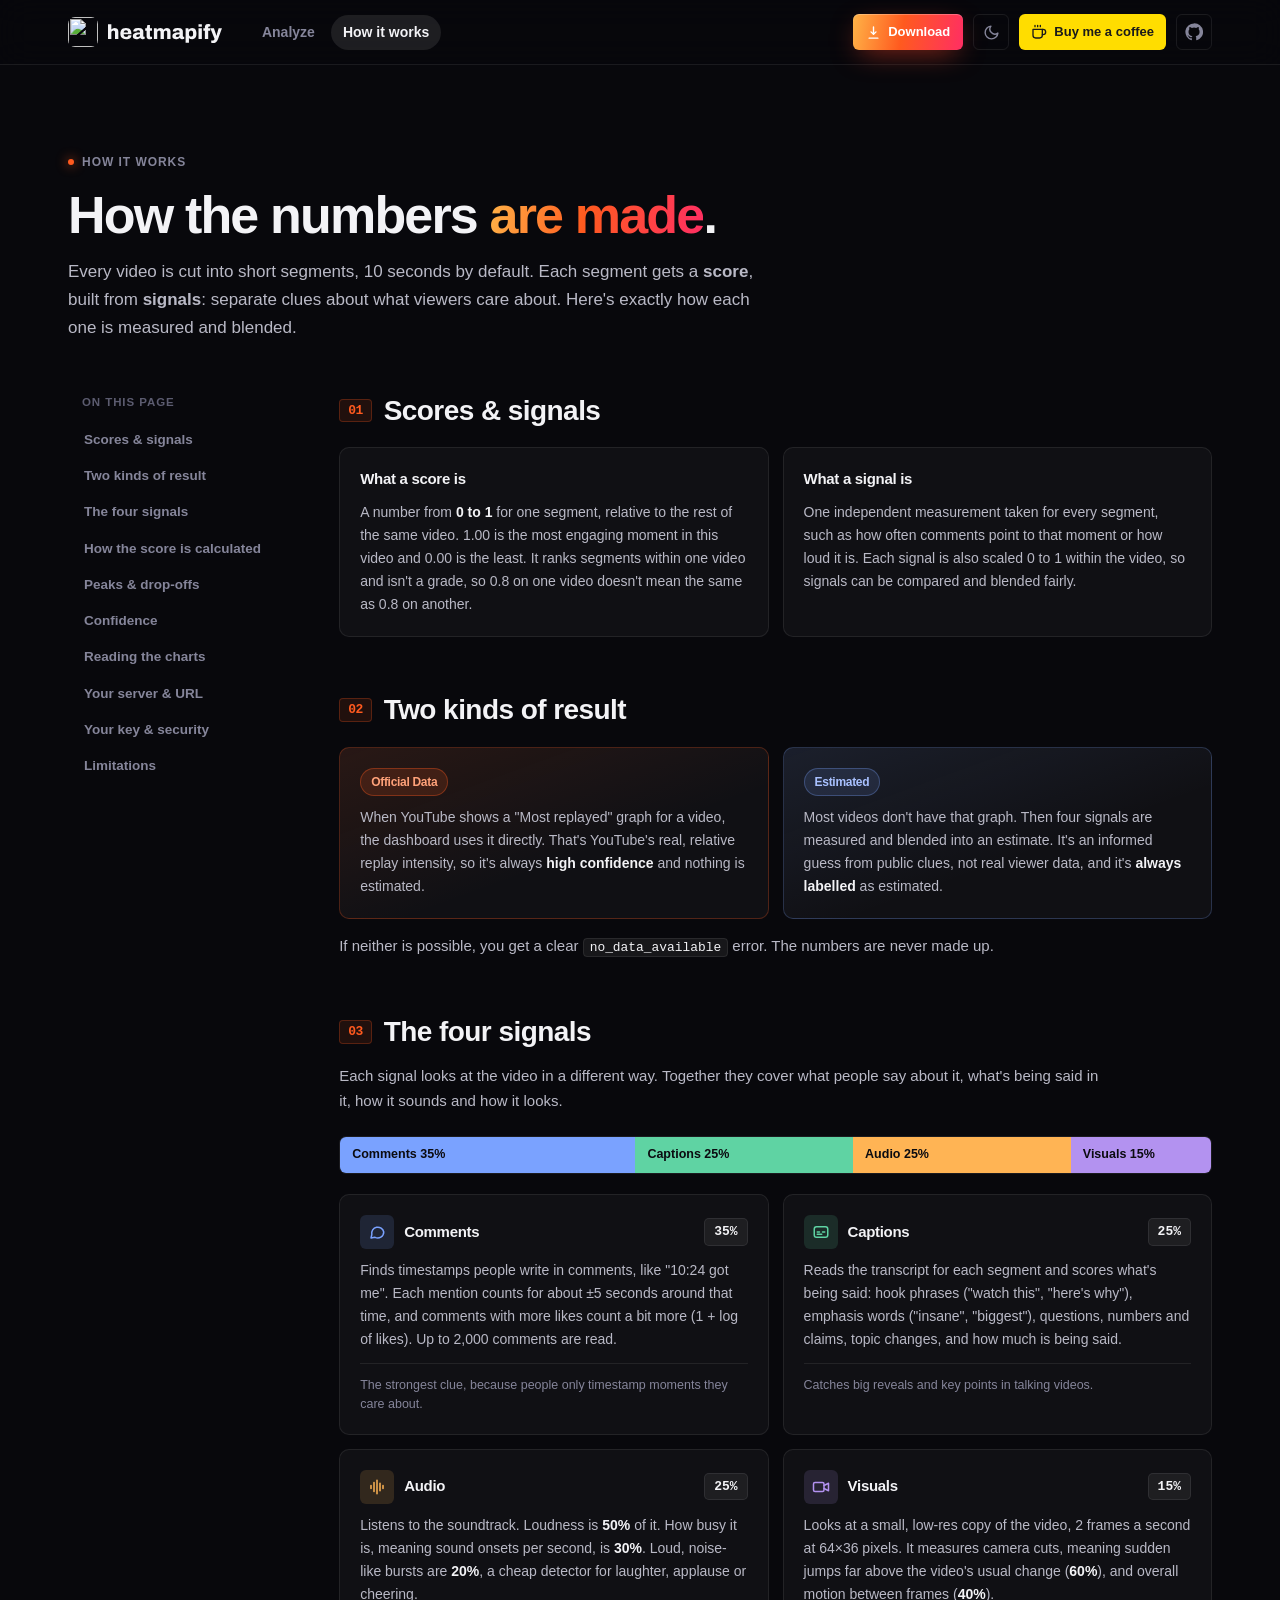
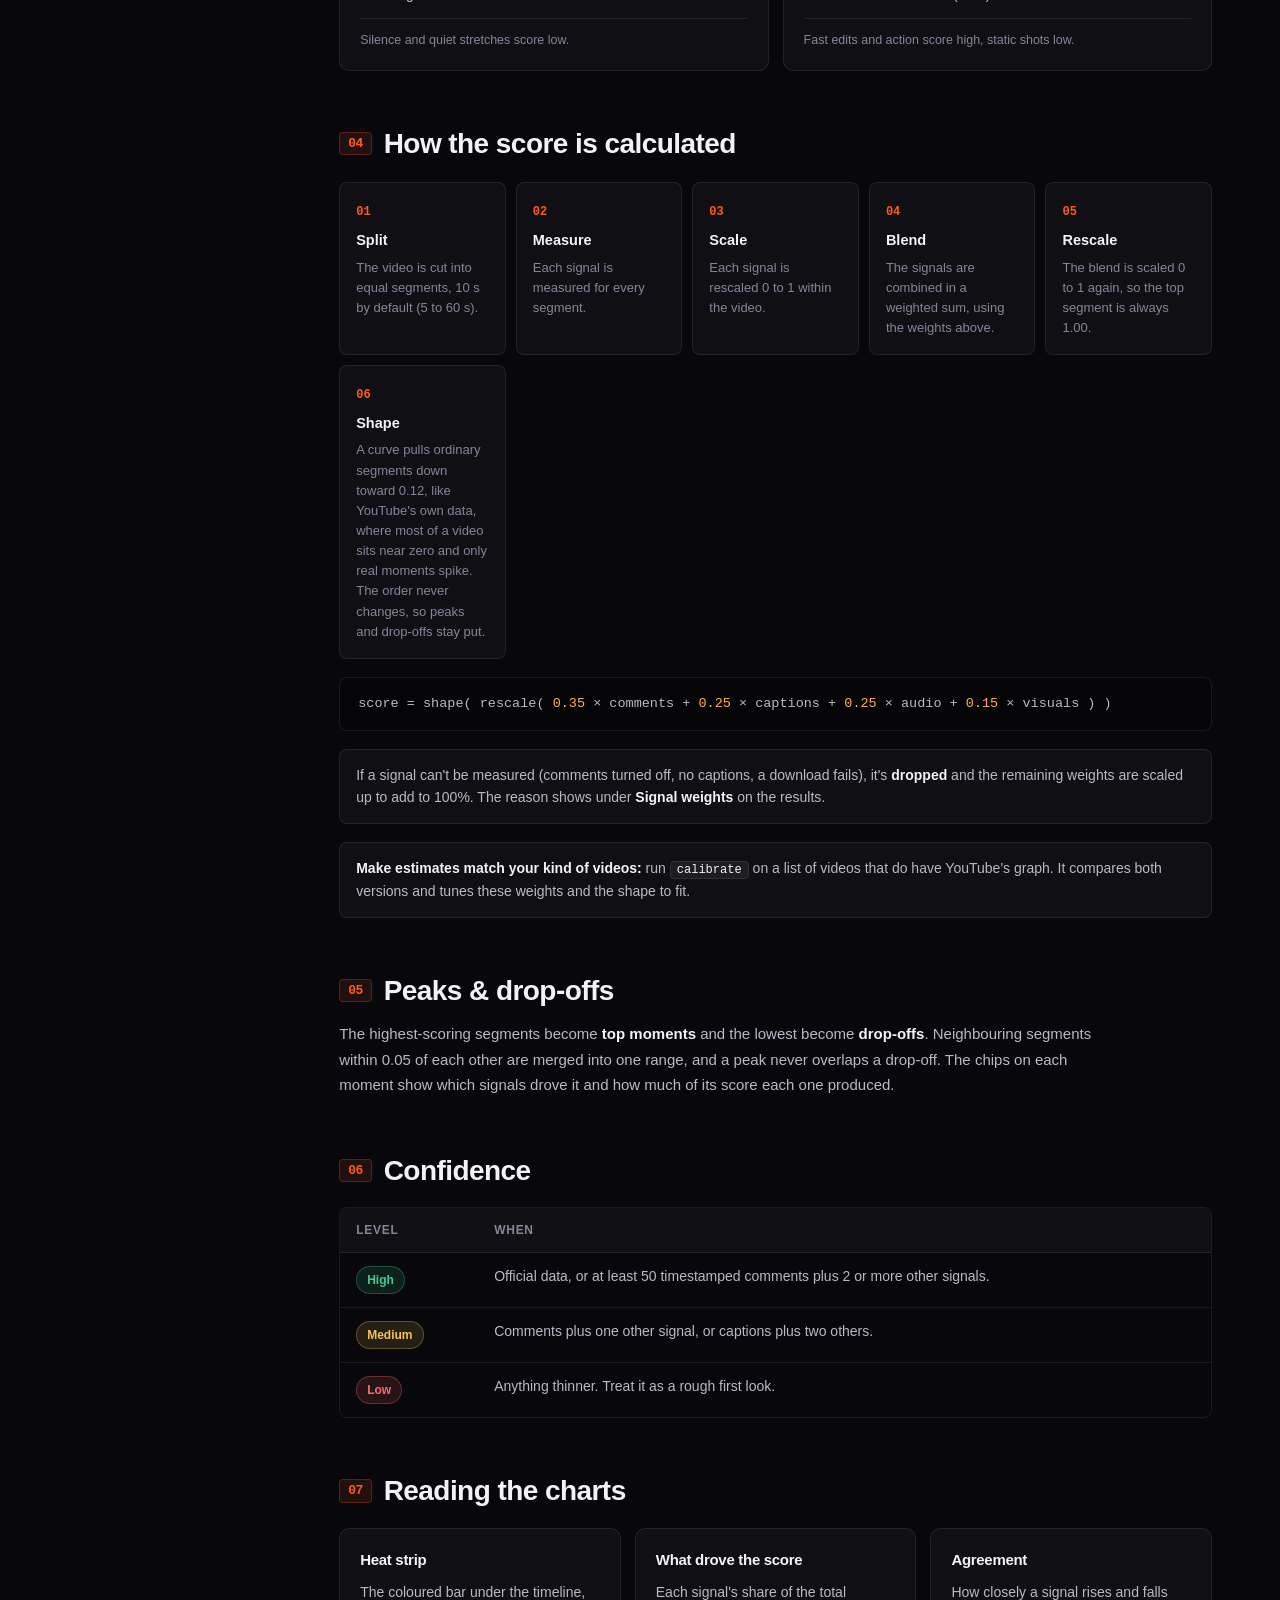
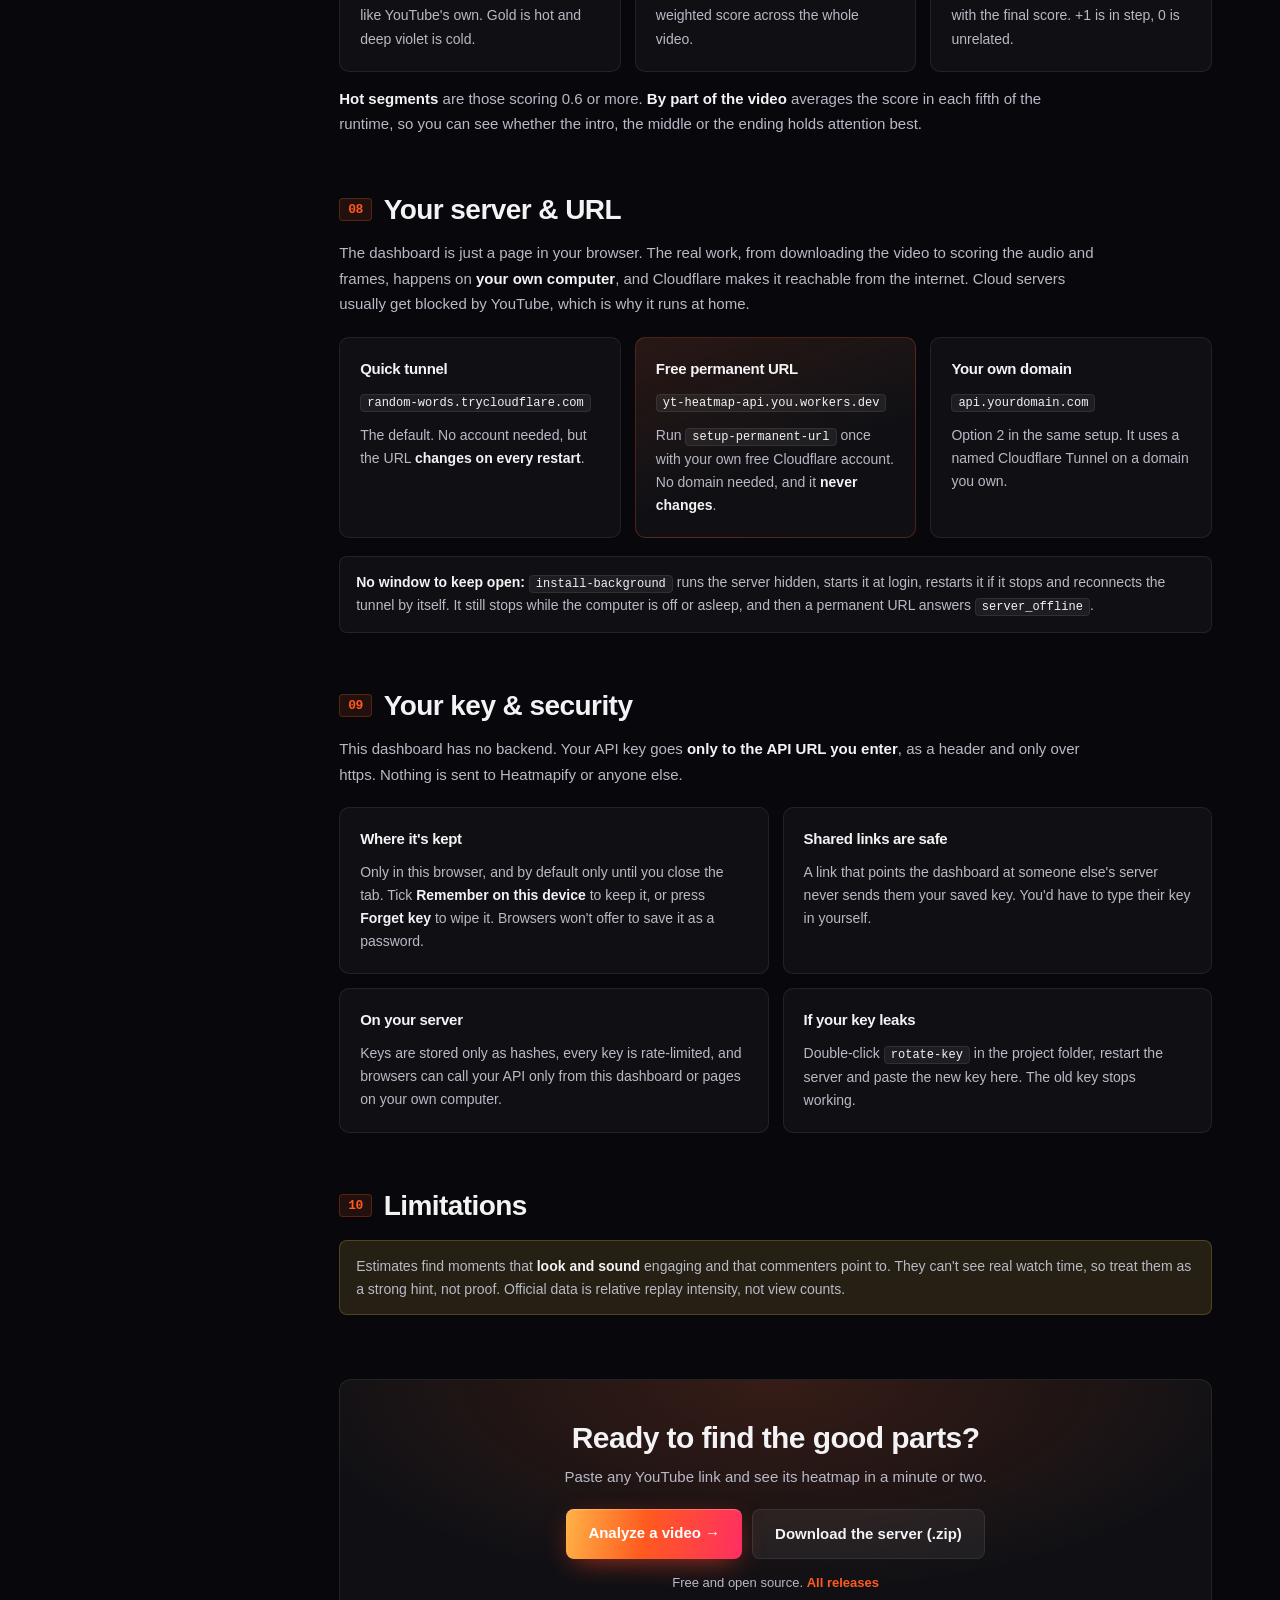
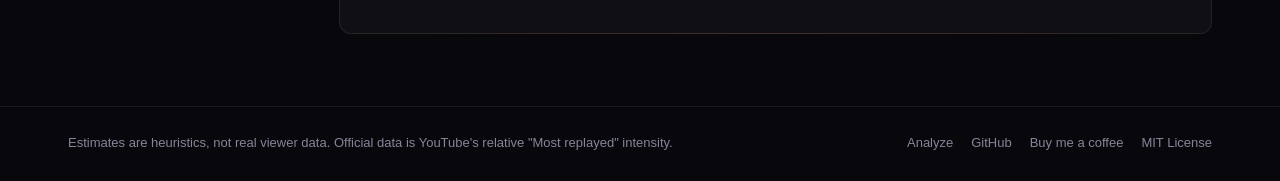
==== dashboard/about.html @ 76896d2d "Dashboard: Buy me a coffee button (header + footer)" ====
<!doctype html>
<html lang="en">
<head>
<meta charset="utf-8">
<meta http-equiv="Content-Security-Policy" content="default-src 'self'; script-src 'self'; style-src 'self' 'unsafe-inline' https://fonts.googleapis.com; font-src 'self' https://fonts.gstatic.com; img-src 'self' data: blob: https://i.ytimg.com; frame-src https://www.youtube-nocookie.com; connect-src 'self' https: http://localhost:* http://127.0.0.1:*; object-src 'none'; base-uri 'none'; form-action 'none'">
<meta name="referrer" content="strict-origin-when-cross-origin">
<meta name="viewport" content="width=device-width, initial-scale=1">
<title>How it works · Heatmapify</title>
<meta name="description" content="How Heatmapify scores YouTube videos: official Most replayed data, the four estimate signals, weights, confidence and how your API URL works.">
<meta name="theme-color" content="#08080c">
<link rel="icon" href="favicon.ico" sizes="any">
<link rel="icon" href="favicon.svg" type="image/svg+xml">
<link rel="icon" type="image/png" sizes="32x32" href="favicon-32x32.png">
<link rel="apple-touch-icon" sizes="180x180" href="apple-touch-icon.png">
<link rel="manifest" href="site.webmanifest">
<meta property="og:title" content="Heatmapify">
<meta property="og:description" content="Find the moments that keep people watching.">
<meta property="og:image" content="https://heatmapify.onrender.com/og-image.png">
<meta name="twitter:card" content="summary_large_image">
<meta name="twitter:image" content="https://heatmapify.onrender.com/og-image.png">
<link rel="preconnect" href="https://fonts.googleapis.com">
<link rel="preconnect" href="https://fonts.gstatic.com" crossorigin>
<link href="https://fonts.googleapis.com/css2?family=Inter:wght@400;500;600;700;800&family=JetBrains+Mono:wght@500;600&display=swap" rel="stylesheet">
<link rel="stylesheet" href="styles.css">
<script src="theme.js"></script>
</head>
<body>
<header class="topbar">
  <div class="topbar-in">
    <a class="brand" href="./">
      <img class="logo-img" src="favicon.svg" alt="" width="30" height="30">
      <svg class="wordmark nav-wordmark" xmlns="http://www.w3.org/2000/svg" viewBox="62 -734 5584 931" role="img" aria-label="heatmapify"><path fill="currentColor" d="M62 0V-724H226V-470H233Q250 -491 274.5 -506.5Q299 -522 329.0 -530.5Q359 -539 391 -539Q448 -539 487.5 -518.0Q527 -497 548.0 -455.0Q569 -413 569 -348V0H405V-325Q405 -347 399.5 -362.5Q394 -378 384.0 -389.0Q374 -400 359.0 -405.0Q344 -410 325 -410Q296 -410 274.0 -396.5Q252 -383 239.0 -360.5Q226 -338 226 -308V0ZM949 12Q859 12 796.0 -17.5Q733 -47 699.5 -108.0Q666 -169 666 -264Q666 -357 699.0 -418.0Q732 -479 794.0 -509.0Q856 -539 943 -539Q1029 -539 1088.5 -510.0Q1148 -481 1179.0 -421.0Q1210 -361 1210 -266V-231H832Q832 -189 844.0 -160.0Q856 -131 881.0 -116.0Q906 -101 948 -101Q973 -101 992.0 -107.0Q1011 -113 1024.0 -124.5Q1037 -136 1044.0 -152.0Q1051 -168 1051 -188H1210Q1210 -140 1192.5 -102.5Q1175 -65 1141.0 -39.5Q1107 -14 1058.5 -1.0Q1010 12 949 12ZM833 -322H1043Q1043 -348 1036.5 -367.5Q1030 -387 1017.5 -400.0Q1005 -413 987.5 -419.5Q970 -426 947 -426Q911 -426 887.0 -414.0Q863 -402 850.0 -379.0Q837 -356 833 -322ZM1457 12Q1424 12 1392.5 5.5Q1361 -1 1335.5 -17.5Q1310 -34 1295.0 -63.0Q1280 -92 1280 -136Q1280 -193 1304.0 -229.0Q1328 -265 1373.5 -285.5Q1419 -306 1483.5 -314.0Q1548 -322 1628 -322V-355Q1628 -378 1619.0 -393.5Q1610 -409 1592.5 -417.5Q1575 -426 1546 -426Q1520 -426 1500.5 -420.0Q1481 -414 1471.0 -402.5Q1461 -391 1461 -375V-366H1301Q1300 -371 1300.0 -374.5Q1300 -378 1300 -384Q1300 -431 1329.5 -466.0Q1359 -501 1414.0 -520.0Q1469 -539 1547 -539Q1620 -539 1674.5 -521.0Q1729 -503 1760.5 -466.0Q1792 -429 1792 -369V-144Q1792 -127 1801.5 -117.0Q1811 -107 1825 -107H1859V-6Q1848 -1 1824.5 5.5Q1801 12 1768 12Q1734 12 1708.5 3.5Q1683 -5 1666.5 -20.5Q1650 -36 1644 -57H1637Q1618 -37 1592.5 -21.0Q1567 -5 1533.5 3.5Q1500 12 1457 12ZM1518 -101Q1542 -101 1562.0 -108.0Q1582 -115 1596.5 -127.5Q1611 -140 1619.5 -158.0Q1628 -176 1628 -197V-232Q1571 -232 1530.0 -224.0Q1489 -216 1467.0 -199.0Q1445 -182 1445 -156Q1445 -137 1454.5 -124.5Q1464 -112 1480.0 -106.5Q1496 -101 1518 -101ZM2111 12Q2060 12 2024.5 -3.5Q1989 -19 1971.5 -50.0Q1954 -81 1954 -125V-408H1885V-527H1959L1993 -681H2117V-527H2220V-408H2117V-165Q2117 -137 2128.0 -122.0Q2139 -107 2168 -107H2220V-5Q2207 -1 2187.5 3.5Q2168 8 2148.0 10.0Q2128 12 2111 12ZM2311 0V-527H2446L2458 -452H2465Q2483 -479 2508.5 -499.0Q2534 -519 2565.0 -529.0Q2596 -539 2631 -539Q2685 -539 2723.0 -517.5Q2761 -496 2781 -452H2788Q2806 -479 2831.5 -499.0Q2857 -519 2888.5 -529.0Q2920 -539 2954 -539Q3009 -539 3047.0 -518.5Q3085 -498 3105.5 -456.5Q3126 -415 3126 -351V0H2962V-326Q2962 -348 2957.0 -363.5Q2952 -379 2943.0 -389.5Q2934 -400 2920.0 -405.0Q2906 -410 2890 -410Q2864 -410 2843.5 -396.5Q2823 -383 2812.0 -360.5Q2801 -338 2801 -308V0H2637V-326Q2637 -348 2632.0 -363.5Q2627 -379 2618.0 -389.5Q2609 -400 2595.0 -405.0Q2581 -410 2565 -410Q2539 -410 2518.5 -396.5Q2498 -383 2486.5 -360.5Q2475 -338 2475 -308V0ZM3395 12Q3362 12 3330.5 5.5Q3299 -1 3273.5 -17.5Q3248 -34 3233.0 -63.0Q3218 -92 3218 -136Q3218 -193 3242.0 -229.0Q3266 -265 3311.5 -285.5Q3357 -306 3421.5 -314.0Q3486 -322 3566 -322V-355Q3566 -378 3557.0 -393.5Q3548 -409 3530.5 -417.5Q3513 -426 3484 -426Q3458 -426 3438.5 -420.0Q3419 -414 3409.0 -402.5Q3399 -391 3399 -375V-366H3239Q3238 -371 3238.0 -374.5Q3238 -378 3238 -384Q3238 -431 3267.5 -466.0Q3297 -501 3352.0 -520.0Q3407 -539 3485 -539Q3558 -539 3612.5 -521.0Q3667 -503 3698.5 -466.0Q3730 -429 3730 -369V-144Q3730 -127 3739.5 -117.0Q3749 -107 3763 -107H3797V-6Q3786 -1 3762.5 5.5Q3739 12 3706 12Q3672 12 3646.5 3.5Q3621 -5 3604.5 -20.5Q3588 -36 3582 -57H3575Q3556 -37 3530.5 -21.0Q3505 -5 3471.5 3.5Q3438 12 3395 12ZM3456 -101Q3480 -101 3500.0 -108.0Q3520 -115 3534.5 -127.5Q3549 -140 3557.5 -158.0Q3566 -176 3566 -197V-232Q3509 -232 3468.0 -224.0Q3427 -216 3405.0 -199.0Q3383 -182 3383 -156Q3383 -137 3392.5 -124.5Q3402 -112 3418.0 -106.5Q3434 -101 3456 -101ZM3865 186V-527H3999L4013 -454H4020Q4047 -499 4088.5 -519.0Q4130 -539 4181 -539Q4248 -539 4296.5 -509.0Q4345 -479 4371.0 -418.0Q4397 -357 4397 -263Q4397 -170 4371.0 -109.0Q4345 -48 4297.0 -18.0Q4249 12 4184 12Q4152 12 4124.0 5.0Q4096 -2 4073.5 -17.0Q4051 -32 4035 -54H4029V186ZM4130 -116Q4167 -116 4189.5 -131.0Q4212 -146 4222.0 -175.0Q4232 -204 4232 -246V-281Q4232 -323 4222.0 -352.5Q4212 -382 4189.5 -396.5Q4167 -411 4130 -411Q4094 -411 4071.5 -394.5Q4049 -378 4038.5 -347.5Q4028 -317 4028 -276V-252Q4028 -222 4033.5 -197.0Q4039 -172 4051.5 -154.0Q4064 -136 4083.5 -126.0Q4103 -116 4130 -116ZM4497 -598V-724H4661V-598ZM4497 0V-527H4661V0ZM4809 0V-408H4734V-527H4809V-570Q4809 -625 4827.5 -661.5Q4846 -698 4883.0 -716.0Q4920 -734 4974 -734Q4989 -734 5007.0 -732.0Q5025 -730 5042.5 -726.0Q5060 -722 5071 -718V-615H5023Q4995 -615 4983.5 -603.0Q4972 -591 4972 -566V-527H5071V-408H4972V0ZM5221 197Q5185 197 5158.0 191.5Q5131 186 5120 182V78H5189Q5217 78 5237.0 65.5Q5257 53 5268.5 35.5Q5280 18 5285 0L5077 -527H5252L5330 -296Q5336 -280 5343.5 -254.5Q5351 -229 5358.5 -202.5Q5366 -176 5371 -155H5377Q5381 -169 5386.0 -187.5Q5391 -206 5396.0 -225.5Q5401 -245 5406.5 -263.0Q5412 -281 5416 -295L5483 -527H5646L5464 -21Q5447 25 5426.5 65.0Q5406 105 5378.0 134.5Q5350 164 5311.5 180.5Q5273 197 5221 197Z"/></svg>
    </a>
    <nav class="navlinks">
      <a href="./">Analyze</a>
      <a href="about.html" class="active">How it works</a>
    </nav>
    <div class="nav-right">
      <a class="btn-primary btn-sm dl-btn" href="https://github.com/velvetthunder15/heatmapify/releases/latest/download/Heatmapify.zip">
        <svg viewBox="0 0 24 24" fill="none" stroke="currentColor" stroke-width="2.2" stroke-linecap="round" stroke-linejoin="round"><path d="M12 3v12m0 0-4-4m4 4 4-4M5 21h14"/></svg><span>Download</span>
      </a>
      <button type="button" class="theme-btn" data-theme-toggle>
        <svg class="moon" viewBox="0 0 24 24" fill="none" stroke="currentColor" stroke-width="2" stroke-linecap="round" stroke-linejoin="round"><path d="M21 12.8A9 9 0 1 1 11.2 3a7 7 0 0 0 9.8 9.8Z"/></svg>
        <svg class="sun" viewBox="0 0 24 24" fill="none" stroke="currentColor" stroke-width="2" stroke-linecap="round" stroke-linejoin="round"><circle cx="12" cy="12" r="4"/><path d="M12 2v2M12 20v2M4.9 4.9l1.4 1.4M17.7 17.7l1.4 1.4M2 12h2M20 12h2M4.9 19.1l1.4-1.4M17.7 6.3l1.4-1.4"/></svg>
      </button>
      <a class="bmc-btn" href="https://buymeacoffee.com/chiragrasal" target="_blank" rel="noopener" title="Buy me a coffee" aria-label="Buy me a coffee">
        <svg viewBox="0 0 24 24" fill="none" stroke="currentColor" stroke-width="2" stroke-linecap="round" stroke-linejoin="round"><path d="M17 8h1a4 4 0 0 1 0 8h-1"/><path d="M3 8h14v9a4 4 0 0 1-4 4H7a4 4 0 0 1-4-4Z"/><path d="M6 2v2M10 2v2M14 2v2"/></svg><span>Buy me a coffee</span>
      </a>
      <a class="icon-link" href="https://github.com/velvetthunder15/heatmapify" target="_blank" rel="noopener" title="GitHub" aria-label="GitHub">
        <svg viewBox="0 0 24 24" fill="currentColor"><path d="M12 .5a11.5 11.5 0 0 0-3.64 22.41c.58.1.79-.25.79-.56v-2c-3.2.7-3.88-1.37-3.88-1.37-.52-1.33-1.28-1.69-1.28-1.69-1.05-.71.08-.7.08-.7 1.16.08 1.77 1.19 1.77 1.19 1.03 1.77 2.7 1.26 3.36.96.1-.75.4-1.26.73-1.55-2.55-.29-5.24-1.28-5.24-5.69 0-1.26.45-2.29 1.19-3.1-.12-.29-.52-1.46.11-3.05 0 0 .97-.31 3.17 1.18a11 11 0 0 1 5.77 0c2.2-1.49 3.17-1.18 3.17-1.18.63 1.59.23 2.76.11 3.05.74.81 1.19 1.84 1.19 3.1 0 4.42-2.7 5.39-5.26 5.68.41.36.78 1.06.78 2.14v3.17c0 .31.21.67.8.56A11.5 11.5 0 0 0 12 .5Z"/></svg>
      </a>
    </div>
  </div>
</header>

<main class="wrap">
  <section class="doc-hero">
    <span class="eyebrow"><span class="spark"></span>How it works</span>
    <h1>How the numbers <span class="grad-text">are made</span>.</h1>
    <p class="lede">Every video is cut into short segments, 10 seconds by default. Each segment gets a <b>score</b>, built from <b>signals</b>: separate clues about what viewers care about. Here's exactly how each one is measured and blended.</p>
  </section>

  <div class="doc">
    <aside class="toc" id="toc">
      <div class="lbl">On this page</div>
      <a href="#basics">Scores &amp; signals</a>
      <a href="#results">Two kinds of result</a>
      <a href="#signals">The four signals</a>
      <a href="#calc">How the score is calculated</a>
      <a href="#peaks">Peaks &amp; drop-offs</a>
      <a href="#confidence">Confidence</a>
      <a href="#charts">Reading the charts</a>
      <a href="#server">Your server &amp; URL</a>
      <a href="#security">Your key &amp; security</a>
      <a href="#limits">Limitations</a>
    </aside>

    <div class="doc-body">
      <section class="doc-sec" id="basics">
        <h2><span class="n">01</span>Scores &amp; signals</h2>
        <div class="tiles two">
          <div class="tile">
            <h4>What a score is</h4>
            <p>A number from <b>0 to 1</b> for one segment, relative to the rest of the same video. 1.00 is the most engaging moment in this video and 0.00 is the least. It ranks segments within one video and isn't a grade, so 0.8 on one video doesn't mean the same as 0.8 on another.</p>
          </div>
          <div class="tile">
            <h4>What a signal is</h4>
            <p>One independent measurement taken for every segment, such as how often comments point to that moment or how loud it is. Each signal is also scaled 0 to 1 within the video, so signals can be compared and blended fairly.</p>
          </div>
        </div>
      </section>

      <section class="doc-sec" id="results">
        <h2><span class="n">02</span>Two kinds of result</h2>
        <div class="tiles two">
          <div class="tile hl-official">
            <h4><span class="badge official">Official data</span></h4>
            <p>When YouTube shows a "Most replayed" graph for a video, the dashboard uses it directly. That's YouTube's real, relative replay intensity, so it's always <b>high confidence</b> and nothing is estimated.</p>
          </div>
          <div class="tile hl-estimated">
            <h4><span class="badge estimated">Estimated</span></h4>
            <p>Most videos don't have that graph. Then four signals are measured and blended into an estimate. It's an informed guess from public clues, not real viewer data, and it's <b>always labelled</b> as estimated.</p>
          </div>
        </div>
        <p>If neither is possible, you get a clear <code>no_data_available</code> error. The numbers are never made up.</p>
      </section>

      <section class="doc-sec" id="signals">
        <h2><span class="n">03</span>The four signals</h2>
        <p>Each signal looks at the video in a different way. Together they cover what people say about it, what's being said in it, how it sounds and how it looks.</p>
        <div class="weightbar" aria-label="Default weights">
          <span style="flex:35;background:#7aa2ff">Comments 35%</span>
          <span style="flex:25;background:#5fd3a3">Captions 25%</span>
          <span style="flex:25;background:#ffb454">Audio 25%</span>
          <span style="flex:15;background:#b392f0">Visuals 15%</span>
        </div>
        <div class="tiles four">
          <div class="tile">
            <div class="sig-head"><span class="ic" style="background:rgba(122,162,255,.14);color:#7aa2ff"><svg viewBox="0 0 24 24" fill="none" stroke="currentColor" stroke-width="2" stroke-linecap="round" stroke-linejoin="round"><path d="M21 12a8 8 0 0 1-11.6 7.1L4 20l1.1-4.6A8 8 0 1 1 21 12Z"/></svg></span><h4>Comments</h4><span class="w">35%</span></div>
            <p>Finds timestamps people write in comments, like "10:24 got me". Each mention counts for about ±5 seconds around that time, and comments with more likes count a bit more (1 + log of likes). Up to 2,000 comments are read.</p>
            <small>The strongest clue, because people only timestamp moments they care about.</small>
          </div>
          <div class="tile">
            <div class="sig-head"><span class="ic" style="background:rgba(95,211,163,.14);color:#5fd3a3"><svg viewBox="0 0 24 24" fill="none" stroke="currentColor" stroke-width="2" stroke-linecap="round" stroke-linejoin="round"><rect x="3" y="5" width="18" height="14" rx="3"/><path d="M7 12h3M7 15h6M14 12h3"/></svg></span><h4>Captions</h4><span class="w">25%</span></div>
            <p>Reads the transcript for each segment and scores what's being said: hook phrases ("watch this", "here's why"), emphasis words ("insane", "biggest"), questions, numbers and claims, topic changes, and how much is being said.</p>
            <small>Catches big reveals and key points in talking videos.</small>
          </div>
          <div class="tile">
            <div class="sig-head"><span class="ic" style="background:rgba(255,180,84,.14);color:#ffb454"><svg viewBox="0 0 24 24" fill="none" stroke="currentColor" stroke-width="2" stroke-linecap="round" stroke-linejoin="round"><path d="M4 10v4M8 6v12M12 3v18M16 7v10M20 10v4"/></svg></span><h4>Audio</h4><span class="w">25%</span></div>
            <p>Listens to the soundtrack. Loudness is <b>50%</b> of it. How busy it is, meaning sound onsets per second, is <b>30%</b>. Loud, noise-like bursts are <b>20%</b>, a cheap detector for laughter, applause or cheering.</p>
            <small>Silence and quiet stretches score low.</small>
          </div>
          <div class="tile">
            <div class="sig-head"><span class="ic" style="background:rgba(179,146,240,.14);color:#b392f0"><svg viewBox="0 0 24 24" fill="none" stroke="currentColor" stroke-width="2" stroke-linecap="round" stroke-linejoin="round"><rect x="2" y="6" width="14" height="12" rx="2"/><path d="m16 10 6-3v10l-6-3"/></svg></span><h4>Visuals</h4><span class="w">15%</span></div>
            <p>Looks at a small, low-res copy of the video, 2 frames a second at 64×36 pixels. It measures camera cuts, meaning sudden jumps far above the video's usual change (<b>60%</b>), and overall motion between frames (<b>40%</b>).</p>
            <small>Fast edits and action score high, static shots low.</small>
          </div>
        </div>
      </section>

      <section class="doc-sec" id="calc">
        <h2><span class="n">04</span>How the score is calculated</h2>
        <ol class="pipeline">
          <li><b>Split</b><span>The video is cut into equal segments, 10 s by default (5 to 60 s).</span></li>
          <li><b>Measure</b><span>Each signal is measured for every segment.</span></li>
          <li><b>Scale</b><span>Each signal is rescaled 0 to 1 within the video.</span></li>
          <li><b>Blend</b><span>The signals are combined in a weighted sum, using the weights above.</span></li>
          <li><b>Rescale</b><span>The blend is scaled 0 to 1 again, so the top segment is always 1.00.</span></li>
          <li><b>Shape</b><span>A curve pulls ordinary segments down toward 0.12, like YouTube's own data, where most of a video sits near zero and only real moments spike. The order never changes, so peaks and drop-offs stay put.</span></li>
        </ol>
        <div class="formula">score = shape( rescale( <span class="k">0.35</span> × comments + <span class="k">0.25</span> × captions + <span class="k">0.25</span> × audio + <span class="k">0.15</span> × visuals ) )</div>
        <div class="note">If a signal can't be measured (comments turned off, no captions, a download fails), it's <b>dropped</b> and the remaining weights are scaled up to add to 100%. The reason shows under <b>Signal weights</b> on the results.</div>
        <div class="note"><b>Make estimates match your kind of videos:</b> run <code>calibrate</code> on a list of videos that do have YouTube's graph. It compares both versions and tunes these weights and the shape to fit.</div>
      </section>

      <section class="doc-sec" id="peaks">
        <h2><span class="n">05</span>Peaks &amp; drop-offs</h2>
        <p>The highest-scoring segments become <b>top moments</b> and the lowest become <b>drop-offs</b>. Neighbouring segments within 0.05 of each other are merged into one range, and a peak never overlaps a drop-off. The chips on each moment show which signals drove it and how much of its score each one produced.</p>
      </section>

      <section class="doc-sec" id="confidence">
        <h2><span class="n">06</span>Confidence</h2>
        <table class="conf-table">
          <thead><tr><th>Level</th><th>When</th></tr></thead>
          <tbody>
            <tr><td><span class="badge high">High</span></td><td>Official data, or at least 50 timestamped comments plus 2 or more other signals.</td></tr>
            <tr><td><span class="badge medium">Medium</span></td><td>Comments plus one other signal, or captions plus two others.</td></tr>
            <tr><td><span class="badge low">Low</span></td><td>Anything thinner. Treat it as a rough first look.</td></tr>
          </tbody>
        </table>
      </section>

      <section class="doc-sec" id="charts">
        <h2><span class="n">07</span>Reading the charts</h2>
        <div class="tiles three">
          <div class="tile"><h4>Heat strip</h4><p>The coloured bar under the timeline, like YouTube's own. Gold is hot and deep violet is cold.</p></div>
          <div class="tile"><h4>What drove the score</h4><p>Each signal's share of the total weighted score across the whole video.</p></div>
          <div class="tile"><h4>Agreement</h4><p>How closely a signal rises and falls with the final score. +1 is in step, 0 is unrelated.</p></div>
        </div>
        <p><b>Hot segments</b> are those scoring 0.6 or more. <b>By part of the video</b> averages the score in each fifth of the runtime, so you can see whether the intro, the middle or the ending holds attention best.</p>
      </section>

      <section class="doc-sec" id="server">
        <h2><span class="n">08</span>Your server &amp; URL</h2>
        <p>The dashboard is just a page in your browser. The real work, from downloading the video to scoring the audio and frames, happens on <b>your own computer</b>, and Cloudflare makes it reachable from the internet. Cloud servers usually get blocked by YouTube, which is why it runs at home.</p>
        <div class="url-compare">
          <div class="tile">
            <h4>Quick tunnel</h4>
            <p><code>random-words.trycloudflare.com</code></p>
            <p>The default. No account needed, but the URL <b>changes on every restart</b>.</p>
          </div>
          <div class="tile hl-official">
            <h4>Free permanent URL</h4>
            <p><code>yt-heatmap-api.you.workers.dev</code></p>
            <p>Run <code>setup-permanent-url</code> once with your own free Cloudflare account. No domain needed, and it <b>never changes</b>.</p>
          </div>
          <div class="tile">
            <h4>Your own domain</h4>
            <p><code>api.yourdomain.com</code></p>
            <p>Option 2 in the same setup. It uses a named Cloudflare Tunnel on a domain you own.</p>
          </div>
        </div>
        <div class="note"><b>No window to keep open:</b> <code>install-background</code> runs the server hidden, starts it at login, restarts it if it stops and reconnects the tunnel by itself. It still stops while the computer is off or asleep, and then a permanent URL answers <code>server_offline</code>.</div>
      </section>

      <section class="doc-sec" id="security">
        <h2><span class="n">09</span>Your key &amp; security</h2>
        <p>This dashboard has no backend. Your API key goes <b>only to the API URL you enter</b>, as a header and only over https. Nothing is sent to Heatmapify or anyone else.</p>
        <div class="tiles two">
          <div class="tile">
            <h4>Where it's kept</h4>
            <p>Only in this browser, and by default only until you close the tab. Tick <b>Remember on this device</b> to keep it, or press <b>Forget key</b> to wipe it. Browsers won't offer to save it as a password.</p>
          </div>
          <div class="tile">
            <h4>Shared links are safe</h4>
            <p>A link that points the dashboard at someone else's server never sends them your saved key. You'd have to type their key in yourself.</p>
          </div>
          <div class="tile">
            <h4>On your server</h4>
            <p>Keys are stored only as hashes, every key is rate-limited, and browsers can call your API only from this dashboard or pages on your own computer.</p>
          </div>
          <div class="tile">
            <h4>If your key leaks</h4>
            <p>Double-click <code>rotate-key</code> in the project folder, restart the server and paste the new key here. The old key stops working.</p>
          </div>
        </div>
      </section>

      <section class="doc-sec" id="limits">
        <h2><span class="n">10</span>Limitations</h2>
        <div class="note warnish">Estimates find moments that <b>look and sound</b> engaging and that commenters point to. They can't see real watch time, so treat them as a strong hint, not proof. Official data is relative replay intensity, not view counts.</div>
      </section>

      <section class="cta">
        <h2>Ready to find the good parts?</h2>
        <p>Paste any YouTube link and see its heatmap in a minute or two.</p>
        <div class="cta-row">
          <a class="btn-primary" href="./">Analyze a video →</a>
          <a class="btn-ghost cta-ghost" href="https://github.com/velvetthunder15/heatmapify/releases/latest/download/Heatmapify.zip">Download the server (.zip)</a>
        </div>
        <p class="small-text" style="margin:14px auto 0">Free and open source. <a href="https://github.com/velvetthunder15/heatmapify/releases">All releases</a></p>
      </section>
    </div>
  </div>
</main>

<footer class="foot">
  <div class="foot-in">
    <span>Estimates are heuristics, not real viewer data. Official data is YouTube's relative "Most replayed" intensity.</span>
    <nav>
      <a href="./">Analyze</a>
      <a href="https://github.com/velvetthunder15/heatmapify" target="_blank" rel="noopener">GitHub</a>
      <a href="https://buymeacoffee.com/chiragrasal" target="_blank" rel="noopener">Buy me a coffee</a>
      <a href="https://github.com/velvetthunder15/heatmapify/blob/main/LICENSE" target="_blank" rel="noopener">MIT License</a>
    </nav>
  </div>
</footer>
<script src="about.js"></script>
</body>
</html>
---- dashboard/styles.css ----
/* Heatmapify dashboard: shared styles for index.html (app) and about.html (docs). */
:root {
  --bg: #08080c;
  --bg-2: #0e0e14;
  --surface: rgba(255, 255, 255, .035);
  --surface-2: rgba(255, 255, 255, .06);
  --surface-3: rgba(255, 255, 255, .09);
  --line: rgba(255, 255, 255, .08);
  --line-2: rgba(255, 255, 255, .14);
  --text: #f3f3f6;
  --text-2: #b9b9c6;
  --muted: #85859a;
  --faint: #5c5c70;
  --ember: #ff5a1f;
  --ember-2: #ff2e63;
  --gold: #ffb347;
  --grad: linear-gradient(100deg, #ffb347 0%, #ff5a1f 45%, #ff2e63 100%);
  --good: #3ecf8e;
  --good-bg: rgba(62, 207, 142, .12);
  --bad: #ff6b6b;
  --bad-bg: rgba(255, 107, 107, .12);
  --warn: #f5c451;
  --warn-bg: rgba(245, 196, 81, .12);
  --sig-comments: #7aa2ff;
  --sig-transcript: #5fd3a3;
  --sig-audio: #ffb454;
  --sig-visual: #b392f0;
  --radius: 12px;
  --radius-sm: 8px;
  --sans: "Inter", -apple-system, BlinkMacSystemFont, "Segoe UI", Roboto, Helvetica, Arial, sans-serif;
  --mono: "JetBrains Mono", ui-monospace, "SF Mono", Menlo, Consolas, monospace;
  --shadow: 0 1px 0 rgba(255, 255, 255, .04) inset, 0 20px 60px -30px rgba(0, 0, 0, .8);
  --topbar: rgba(8, 8, 12, .72);
  --input: rgba(0, 0, 0, .35);
  --input-focus: rgba(0, 0, 0, .5);
  --well: rgba(0, 0, 0, .32);
  --option: #15151d;
  --knob: #d8d8e0;
  --bar-bg: rgba(14, 14, 20, .88);
  --on-good: #07150f;
  --thumb-bg: linear-gradient(135deg, #1a1a24, #0f0f15);
  --official-ink: #ffa27a;
  --estimated-ink: #a9c1ff;
  --tip-bg: rgba(20, 20, 28, .96);
  --logo-bg: linear-gradient(160deg, #1c1c26, #101016);
  --glow-a: rgba(255, 90, 31, .16);
  --glow-b: rgba(255, 46, 99, .10);
  color-scheme: dark;
}
:root[data-theme="light"] {
  --bg: #f7f6f3;
  --bg-2: #efeee9;
  --surface: #ffffff;
  --surface-2: rgba(22, 22, 32, .045);
  --surface-3: rgba(22, 22, 32, .085);
  --line: rgba(22, 22, 32, .09);
  --line-2: rgba(22, 22, 32, .16);
  --text: #14141b;
  --text-2: #3f3f4b;
  --muted: #696978;
  --faint: #9b9baa;
  --good: #128a57;
  --good-bg: rgba(18, 138, 87, .1);
  --bad: #d23f3f;
  --bad-bg: rgba(210, 63, 63, .09);
  --warn: #a87a06;
  --warn-bg: rgba(214, 160, 20, .12);
  --shadow: 0 1px 2px rgba(20, 20, 30, .04), 0 12px 32px -18px rgba(20, 20, 30, .18);
  --topbar: rgba(247, 246, 243, .8);
  --input: #ffffff;
  --input-focus: #ffffff;
  --well: rgba(22, 22, 32, .035);
  --option: #ffffff;
  --knob: #ffffff;
  --bar-bg: rgba(255, 255, 255, .92);
  --on-good: #ffffff;
  --thumb-bg: linear-gradient(135deg, #ecebe6, #e2e1db);
  --official-ink: #c2410c;
  --estimated-ink: #3654c9;
  --tip-bg: rgba(255, 255, 255, .97);
  --logo-bg: linear-gradient(160deg, #1c1c26, #101016);
  --glow-a: rgba(255, 90, 31, .10);
  --glow-b: rgba(255, 46, 99, .06);
  color-scheme: light;
}
:root[data-theme="light"] .tooltip { box-shadow: 0 16px 40px -12px rgba(20, 20, 30, .25); }
:root[data-theme="light"] .toggle input::after { box-shadow: 0 1px 2px rgba(0,0,0,.25); }
:root[data-theme="light"] .url-bar { box-shadow: 0 24px 60px -30px rgba(255, 70, 40, .35), 0 1px 2px rgba(20,20,30,.05); }
:root[data-theme="light"] .badge.medium { color: var(--warn); }
.theme-btn { display: inline-grid; place-items: center; width: 36px; height: 36px; padding: 0; border-radius: 6px; color: var(--muted); background: none; border: 1px solid var(--line); }
.theme-btn:hover { color: var(--text); border-color: var(--line-2); }
.theme-btn svg { width: 17px; height: 17px; }
.theme-btn .sun { display: none; }
:root[data-theme="light"] .theme-btn .sun { display: block; }
:root[data-theme="light"] .theme-btn .moon { display: none; }
html { transition: background-color .2s; }

* { box-sizing: border-box; }
html { scroll-behavior: smooth; scroll-padding-top: 84px; }
html, body { margin: 0; background: var(--bg); color: var(--text); font-family: var(--sans); -webkit-font-smoothing: antialiased; -moz-osx-font-smoothing: grayscale; }
body { min-height: 100vh; display: flex; flex-direction: column; font-size: 15px; line-height: 1.5; font-feature-settings: "cv11", "ss01"; }
body::before { /* soft ember glow at the top */
  content: ""; position: fixed; inset: -20vh -10vw auto; height: 70vh; z-index: -1; pointer-events: none;
  background: radial-gradient(60% 60% at 50% 0%, var(--glow-a), transparent 70%), radial-gradient(40% 50% at 85% 10%, var(--glow-b), transparent 70%);
}
::selection { background: rgba(255, 90, 31, .35); }
a { color: inherit; }
.hidden { display: none !important; }
.muted { color: var(--muted); }
.small-text { font-size: 13px; line-height: 1.5; }
.mono { font-family: var(--mono); }
code { font-family: var(--mono); font-size: .86em; background: var(--surface-2); border: 1px solid var(--line); padding: 1px 6px; border-radius: 4px; color: var(--text); white-space: nowrap; }
.grad-text { background: var(--grad); -webkit-background-clip: text; background-clip: text; color: transparent; }
.sr { position: absolute; width: 1px; height: 1px; overflow: hidden; clip: rect(0 0 0 0); }

/* ------------------------------------------------------------------ nav -- */
.topbar { position: sticky; top: 0; z-index: 50; background: var(--topbar); backdrop-filter: saturate(1.5) blur(16px); -webkit-backdrop-filter: saturate(1.5) blur(16px); border-bottom: 1px solid var(--line); }
.topbar-in { max-width: 1200px; margin: 0 auto; height: 64px; padding: 0 clamp(16px, 3vw, 28px); display: flex; align-items: center; gap: 20px; }
.brand { display: flex; align-items: center; gap: 10px; text-decoration: none; font-weight: 650; letter-spacing: -.015em; font-size: 16px; white-space: nowrap; }
.brand .sub { color: var(--muted); font-weight: 500; }
.logo-img { width: 30px; height: 30px; border-radius: 7px; display: block; flex: none; }
.logo { width: 30px; height: 30px; border-radius: 5px; display: grid; place-items: end center; grid-auto-flow: column; gap: 2px; padding: 7px 6px; background: var(--logo-bg); border: 1px solid var(--line-2); }
.logo i { display: block; width: 3px; border-radius: 2px; background: var(--grad); }
.logo i:nth-child(1) { height: 6px; opacity: .55; } .logo i:nth-child(2) { height: 14px; } .logo i:nth-child(3) { height: 10px; opacity: .8; } .logo i:nth-child(4) { height: 5px; opacity: .4; }
.navlinks { display: flex; gap: 4px; margin-left: 8px; }
.navlinks a { white-space: nowrap; text-decoration: none; color: var(--muted); font-size: 14px; font-weight: 550; padding: 7px 12px; border-radius: 999px; transition: color .15s, background .15s; }
.navlinks a:hover { color: var(--text); background: var(--surface-2); }
.navlinks a.active { color: var(--text); background: var(--surface-3); }
.nav-right { margin-left: auto; display: flex; align-items: center; gap: 10px; }
.icon-link { display: inline-grid; place-items: center; width: 36px; height: 36px; border-radius: 6px; color: var(--muted); border: 1px solid var(--line); transition: color .15s, border-color .15s; }
.icon-link:hover { color: var(--text); border-color: var(--line-2); }
.icon-link svg { width: 18px; height: 18px; }

/* ---------------------------------------------------------------- shell -- */
.wrap { width: 100%; max-width: 1200px; margin: 0 auto; padding: 0 clamp(16px, 3vw, 28px) 48px; display: flex; flex-direction: column; gap: 20px; flex: 1; }
.card { position: relative; background: var(--surface); border: 1px solid var(--line); border-radius: var(--radius); padding: clamp(18px, 2.4vw, 26px); box-shadow: var(--shadow); min-width: 0; }
.card-head { display: flex; justify-content: space-between; align-items: flex-start; gap: 16px; margin-bottom: 16px; flex-wrap: wrap; }
.card-head > div:first-child { min-width: 0; }
h1, h2, h3, h4 { margin: 0; letter-spacing: -.02em; }
h1 { font-size: clamp(34px, 5.4vw, 60px); line-height: 1.04; letter-spacing: -.035em; font-weight: 750; }
h2 { font-size: clamp(22px, 2.6vw, 28px); line-height: 1.2; font-weight: 700; }
h3 { font-size: 16px; font-weight: 650; letter-spacing: -.01em; }
h4 { font-size: 15px; font-weight: 650; }
.card-head p, .sub-text { margin: 4px 0 0; color: var(--muted); font-size: 13.5px; }
.eyebrow { display: inline-flex; align-items: center; gap: 8px; font-size: 12px; font-weight: 650; letter-spacing: .08em; text-transform: uppercase; color: var(--muted); }
.eyebrow .spark { width: 6px; height: 6px; border-radius: 50%; background: var(--ember); box-shadow: 0 0 12px var(--ember); }
.section-title { display: flex; align-items: baseline; justify-content: space-between; gap: 12px; margin: 18px 2px 2px; }
.section-title h2 { font-size: 20px; }

/* --------------------------------------------------------------- inputs -- */
input, select, button, textarea { font: inherit; color: inherit; }
.input, input[type=text], input[type=password], input[type=url], select { width: 100%; padding: 12px 14px; border: 1px solid var(--line-2); border-radius: var(--radius-sm); background: var(--input); outline: none; transition: border-color .15s, box-shadow .15s, background .15s; color: var(--text); }
input::placeholder { color: var(--faint); }
input:focus, select:focus { border-color: rgba(255, 90, 31, .6); box-shadow: 0 0 0 4px rgba(255, 90, 31, .14); background: var(--input-focus); }
select { appearance: none; -webkit-appearance: none; padding-right: 34px; cursor: pointer; background-image: url("data:image/svg+xml,%3Csvg xmlns='http://www.w3.org/2000/svg' width='12' height='12' viewBox='0 0 24 24' fill='none' stroke='%2385859a' stroke-width='2.5' stroke-linecap='round'%3E%3Cpath d='m6 9 6 6 6-6'/%3E%3C/svg%3E"); background-repeat: no-repeat; background-position: right 12px center; }
select option { background: var(--option); color: var(--text); }
button { cursor: pointer; border: 0; border-radius: var(--radius-sm); padding: 11px 18px; font-weight: 600; font-size: 14px; transition: transform .08s, background .15s, opacity .15s, border-color .15s, box-shadow .15s; display: inline-flex; align-items: center; justify-content: center; gap: 8px; white-space: nowrap; }
button:active { transform: scale(.98); }
button:disabled { opacity: .55; cursor: progress; }
button svg { width: 16px; height: 16px; flex: none; }
.btn-primary { background: var(--grad); color: #fff; box-shadow: 0 8px 28px -8px rgba(255, 70, 40, .65), 0 1px 0 rgba(255, 255, 255, .25) inset; }
.btn-primary:hover { box-shadow: 0 10px 34px -8px rgba(255, 70, 40, .85), 0 1px 0 rgba(255, 255, 255, .25) inset; }
.btn-ghost { background: var(--surface-2); border: 1px solid var(--line); color: var(--text); }
.btn-ghost:hover { background: var(--surface-3); border-color: var(--line-2); }
.btn-sm { padding: 7px 12px; font-size: 13px; border-radius: 6px; }
.btn-link { background: none; padding: 4px 2px; color: var(--muted); font-weight: 550; }
.btn-link:hover { color: var(--text); }
.field { display: flex; flex-direction: column; gap: 7px; min-width: 0; }
.field > label { font-size: 13px; font-weight: 600; color: var(--text-2); }
.field small { font-size: 12.5px; color: var(--muted); line-height: 1.45; }
.with-btn { position: relative; display: flex; }
.with-btn input { padding-right: 70px; font-family: var(--mono); font-size: 13.5px; }
.with-btn button { position: absolute; right: 6px; top: 50%; transform: translateY(-50%); }
.with-btn button:active { transform: translateY(-50%) scale(.97); }

.toggle { display: inline-flex; align-items: center; gap: 10px; cursor: pointer; font-size: 13.5px; color: var(--text-2); font-weight: 550; user-select: none; }
.toggle input { appearance: none; -webkit-appearance: none; width: 34px; height: 20px; border-radius: 99px; background: var(--surface-3); border: 1px solid var(--line-2); position: relative; cursor: pointer; transition: background .15s; margin: 0; flex: none; }
.toggle input::after { content: ""; position: absolute; top: 2px; left: 2px; width: 14px; height: 14px; border-radius: 50%; background: var(--knob); transition: transform .18s; }
.toggle input:checked { background: var(--ember); border-color: transparent; }
.toggle input:checked::after { transform: translateX(14px); background: #fff; }
.toggle input:focus-visible { box-shadow: 0 0 0 4px rgba(255, 90, 31, .2); }

.pill { text-decoration: none; display: inline-flex; align-items: center; gap: 7px; padding: 5px 11px; border-radius: 999px; font-size: 12.5px; font-weight: 600; white-space: nowrap; border: 1px solid transparent; }
.pill::before { content: ""; width: 7px; height: 7px; border-radius: 50%; background: currentColor; }
.pill.neutral { background: var(--surface-2); color: var(--muted); border-color: var(--line); }
.pill.ok { background: var(--good-bg); color: var(--good); }
.pill.ok::before { box-shadow: 0 0 10px var(--good); }
.pill.bad { background: var(--bad-bg); color: var(--bad); }
.pill.warn { background: var(--warn-bg); color: var(--warn); }
.pill.busy::before { animation: pulse 1s infinite ease-in-out; }
@keyframes pulse { 50% { opacity: .3; } }

.chip { display: inline-flex; align-items: center; gap: 6px; padding: 4px 10px; border-radius: 999px; font-size: 12px; font-weight: 550; background: var(--surface-2); border: 1px solid var(--line); color: var(--text-2); white-space: nowrap; }
button.chip { cursor: pointer; }
button.chip:hover { border-color: var(--line-2); color: var(--text); }
.chip.off { opacity: .4; }
.chip.off .dot { background: var(--faint) !important; }
.dot { width: 8px; height: 8px; border-radius: 50%; display: inline-block; flex: none; }
.chips { display: flex; flex-wrap: wrap; gap: 6px; }

/* ----------------------------------------------------------------- hero -- */
.hero { position: relative; padding: clamp(48px, 8vw, 96px) 0 clamp(24px, 4vw, 40px); text-align: center; }
.hero h1 { max-width: 980px; margin: 22px auto 0; font-size: clamp(24px, 3.4vw, 40px); line-height: 1.12; letter-spacing: -.03em; font-weight: 700; }
.wordmark { display: block; color: var(--text); }
.nav-wordmark { height: 19px; width: auto; margin-top: 2px; }
.hero-logo { display: flex; flex-direction: column; align-items: center; gap: clamp(10px, 1.6vw, 18px); }
.hero-mark { width: clamp(120px, 16vw, 190px); height: auto; overflow: visible; }
.hero-mark .hm-line { stroke-dasharray: 1; stroke-dashoffset: 1; animation: hm-draw 1.1s cubic-bezier(.65,0,.35,1) .15s forwards; filter: drop-shadow(0 0 18px rgba(255,120,30,.35)); }
.hero-mark .hm-dot { transform-box: fill-box; transform-origin: center; transform: scale(0); animation: hm-pop .45s cubic-bezier(.34,1.6,.5,1) 1.1s forwards; }
.hero-wordmark { height: clamp(46px, 8.2vw, 96px); width: auto; max-width: 92%; }
@keyframes hm-draw { to { stroke-dashoffset: 0; } }
@keyframes hm-pop { to { transform: scale(1); } }
@media (prefers-reduced-motion: reduce) { .hero-mark .hm-line { animation: none; stroke-dashoffset: 0; } .hero-mark .hm-dot { animation: none; transform: none; } }
.hero .lede { max-width: 640px; margin: 18px auto 0; color: var(--text-2); font-size: clamp(15px, 1.6vw, 17.5px); line-height: 1.6; }
.hero-strip { display: flex; align-items: flex-end; justify-content: center; gap: 3px; height: 54px; margin: 0 auto; max-width: 520px; opacity: .9; }
.hero-strip i { flex: 1; height: 100%; border-radius: 3px 3px 1px 1px; background: var(--grad); transform-origin: bottom; animation: rise 2.8s ease-in-out infinite; opacity: .85; }
@keyframes rise { 0%, 100% { transform: scaleY(var(--a)); } 50% { transform: scaleY(var(--b)); } }

.analyze { max-width: 820px; margin: 34px auto 0; text-align: left; }
.url-bar { display: flex; align-items: center; gap: 8px; padding: 7px 7px 7px 16px; border-radius: 11px; background: var(--bar-bg); border: 1px solid var(--line-2); box-shadow: 0 30px 80px -30px rgba(255, 70, 40, .35), 0 0 0 1px rgba(255, 255, 255, .02) inset; transition: border-color .15s, box-shadow .15s; }
.url-bar:focus-within { border-color: rgba(255, 90, 31, .55); box-shadow: 0 30px 80px -30px rgba(255, 70, 40, .55), 0 0 0 4px rgba(255, 90, 31, .12); }
.url-bar .yt { width: 26px; height: 26px; flex: none; color: #ff3b3b; }
.url-bar input { border: 0 !important; background: transparent !important; box-shadow: none !important; font-size: 16.5px; padding: 12px 6px; }
.url-bar .btn-primary { padding: 13px 22px; border-radius: 8px; font-size: 15px; }
.analyze-opts { display: flex; align-items: center; justify-content: space-between; flex-wrap: wrap; gap: 12px 18px; margin-top: 14px; padding: 0 4px; }
.analyze-opts .left { display: flex; align-items: center; gap: 18px; flex-wrap: wrap; }
.seg { display: inline-flex; align-items: center; gap: 10px; font-size: 13.5px; color: var(--text-2); font-weight: 550; }
.seg select { width: auto; padding: 7px 32px 7px 12px; font-size: 13px; border-radius: 6px; }
.recent { display: flex; align-items: center; gap: 8px; flex-wrap: wrap; justify-content: center; margin-top: 22px; }
.recent .lbl { font-size: 12px; color: var(--faint); font-weight: 600; text-transform: uppercase; letter-spacing: .08em; margin-right: 2px; }
.recent .chip { max-width: 240px; overflow: hidden; text-overflow: ellipsis; }

/* ----------------------------------------------------------- connection -- */
.conn { overflow: hidden; }
.conn-top { display: flex; align-items: center; gap: 14px; flex-wrap: wrap; }
.conn-ico { width: 42px; height: 42px; border-radius: 7px; display: grid; place-items: center; background: var(--surface-2); border: 1px solid var(--line); color: var(--text-2); flex: none; }
.conn-ico svg { width: 20px; height: 20px; }
.conn-top .t { min-width: 0; flex: 1; }
.conn-top .t p { margin: 2px 0 0; color: var(--muted); font-size: 13.5px; overflow: hidden; text-overflow: ellipsis; white-space: nowrap; }
.conn-top .actions { display: flex; align-items: center; gap: 8px; }
.conn-body { display: grid; grid-template-columns: minmax(0, 1fr) minmax(0, 1.15fr); gap: clamp(18px, 3vw, 36px); margin-top: 22px; padding-top: 22px; border-top: 1px solid var(--line); }
.conn.collapsed .conn-body { display: none; }
.steps-list { list-style: none; margin: 0; padding: 0; display: flex; flex-direction: column; gap: 16px; counter-reset: s; }
.steps-list li > div { min-width: 0; }
.steps-list > li { display: grid; grid-template-columns: 30px minmax(0, 1fr); gap: 12px; counter-increment: s; }
.steps-list > li::before { content: counter(s); width: 30px; height: 30px; border-radius: 5px; display: grid; place-items: center; font-family: var(--mono); font-size: 13px; font-weight: 600; background: var(--surface-2); border: 1px solid var(--line); color: var(--text-2); }
.steps-list li > div > b { display: block; font-size: 14px; font-weight: 650; margin-top: 4px; }
.steps-list li > div > span { display: block; color: var(--muted); font-size: 13px; margin-top: 3px; line-height: 1.5; }
.os-tabs { display: inline-flex; padding: 3px; border-radius: 6px; background: var(--well); border: 1px solid var(--line); }
.os-tabs button { padding: 5px 11px; font-size: 12.5px; border-radius: 4px; background: none; color: var(--muted); }
.os-tabs button.on { background: var(--surface-3); color: var(--text); }
.file-hint { display: flex; align-items: center; gap: 10px; margin-top: 8px; padding: 10px 12px; border-radius: 6px; background: var(--well); border: 1px solid var(--line); font-size: 13px; color: var(--text-2); }
.file-hint svg { width: 18px; height: 18px; flex: none; color: var(--gold); }
.file-hint code { font-size: 12.5px; }
.bg-steps { list-style: none; margin: 10px 0 0; padding: 12px 14px; border-radius: 7px; background: var(--well); border: 1px solid var(--line); display: flex; flex-direction: column; gap: 8px; font-size: 13px; color: var(--text-2); line-height: 1.5; }
.bg-steps li { display: grid; grid-template-columns: 18px minmax(0, 1fr); gap: 8px; }
.bg-steps li::before { content: "→"; color: var(--ember); font-weight: 700; }
.bg-steps li.stop::before { content: "■"; font-size: 10px; line-height: 20px; color: var(--bad); }
.opt-tag { font-size: 11px; font-weight: 650; text-transform: uppercase; letter-spacing: .06em; color: var(--muted); margin-left: 6px; padding: 2px 7px; border-radius: 4px; border: 1px solid var(--line); vertical-align: 1px; }
.os-only, .os-only-inline { display: none !important; }
[data-os-show="win"] .os-only-inline.win, [data-os-show="mac"] .os-only-inline.mac { display: inline !important; }
[data-os-show="win"] .os-only.win, [data-os-show="mac"] .os-only.mac { display: block !important; }
[data-os-show="win"] .file-hint.os-only.win, [data-os-show="mac"] .cmd.os-only.mac, [data-os-show="win"] .bg-steps.os-only.win, [data-os-show="mac"] .bg-steps.os-only.mac { display: flex !important; }
.cmd { display: flex; align-items: center; gap: 8px; margin-top: 8px; padding: 9px 10px 9px 12px; border-radius: 6px; background: var(--well); border: 1px solid var(--line); font-family: var(--mono); font-size: 12.5px; color: var(--text-2); }
.cmd span { flex: 1; overflow-x: auto; white-space: nowrap; scrollbar-width: none; }
.cmd .copy { padding: 4px 8px; font-size: 11.5px; border-radius: 4px; background: var(--surface-2); color: var(--muted); font-family: var(--sans); }
.cmd .copy:hover { color: var(--text); }
.conn-form { align-self: start; display: flex; flex-direction: column; gap: 16px; padding: 20px; border-radius: 10px; background: var(--well); border: 1px solid var(--line); }
.conn-form .row { display: flex; align-items: center; justify-content: space-between; gap: 12px; flex-wrap: wrap; }

/* ------------------------------------------------------------- progress -- */
.progress-head { display: flex; justify-content: space-between; align-items: flex-end; gap: 16px; }
.stage { font-weight: 650; font-size: 18px; text-transform: capitalize; letter-spacing: -.01em; }
.pct { font-family: var(--mono); font-size: 32px; font-weight: 600; letter-spacing: -.03em; }
.bar { position: relative; height: 8px; background: var(--surface-2); border-radius: 99px; overflow: hidden; margin: 16px 0 18px; }
.bar span { position: absolute; inset: 0 auto 0 0; width: 0; background: var(--grad); border-radius: 99px; transition: width .6s ease; overflow: hidden; }
.bar span::after { content: ""; position: absolute; inset: 0; background: linear-gradient(90deg, transparent, rgba(255, 255, 255, .45), transparent); transform: translateX(-100%); animation: shimmer 1.6s infinite; }
@keyframes shimmer { to { transform: translateX(100%); } }
.stepper { display: grid; grid-template-columns: repeat(5, 1fr); gap: 8px; list-style: none; margin: 0; padding: 0; }
.stepper li { display: flex; align-items: center; gap: 8px; padding: 10px 12px; border-radius: 7px; background: var(--surface); border: 1px solid var(--line); font-size: 13px; font-weight: 550; color: var(--muted); transition: all .25s; }
.stepper li i { width: 18px; height: 18px; border-radius: 50%; border: 1.5px solid var(--line-2); flex: none; display: grid; place-items: center; }
.stepper li.active { color: var(--text); border-color: rgba(255, 90, 31, .45); background: rgba(255, 90, 31, .07); }
.stepper li.active i { border-color: var(--ember); border-top-color: transparent; animation: spin .8s linear infinite; }
.stepper li.done { color: var(--text-2); }
.stepper li.done i { background: var(--good); border-color: var(--good); }
.stepper li.done i::after { content: ""; width: 7px; height: 4px; border: 2px solid var(--on-good); border-top: 0; border-right: 0; transform: rotate(-45deg) translate(1px, -1px); }
@keyframes spin { to { transform: rotate(360deg); } }

/* ---------------------------------------------------------------- error -- */
.error { border-color: rgba(255, 107, 107, .35); background: linear-gradient(180deg, rgba(255, 107, 107, .08), rgba(255, 107, 107, .03)); display: flex; gap: 14px; align-items: flex-start; }
.error .ico { width: 34px; height: 34px; border-radius: 6px; background: var(--bad-bg); color: var(--bad); display: grid; place-items: center; flex: none; }
.error .ico svg { width: 18px; height: 18px; }
.error b { display: block; font-size: 15px; }
.error p { margin: 4px 0 0; color: var(--text-2); font-size: 13.5px; }

/* -------------------------------------------------------------- results -- */
.results { display: flex; flex-direction: column; gap: 20px; scroll-margin-top: 80px; }
.subnav { position: sticky; top: 64px; z-index: 40; display: flex; gap: 4px; padding: 10px 0; margin: 0 0 -8px; background: linear-gradient(180deg, var(--bg) 70%, transparent); overflow-x: auto; scrollbar-width: none; }
.subnav a { text-decoration: none; font-size: 13px; font-weight: 600; color: var(--muted); padding: 7px 13px; border-radius: 999px; border: 1px solid var(--line); background: var(--bar-bg); white-space: nowrap; }
.subnav a:hover { color: var(--text); border-color: var(--line-2); }

.overview { display: grid; grid-template-columns: 300px minmax(0, 1fr); gap: 24px; align-items: center; overflow: hidden; }
.overview::after { content: ""; position: absolute; inset: auto -10% -60% 40%; height: 120%; background: radial-gradient(closest-side, rgba(255, 90, 31, .12), transparent); pointer-events: none; }
.thumb { position: relative; display: block; background: var(--thumb-bg) !important; border-radius: 8px; overflow: hidden; aspect-ratio: 16 / 9; background: #111; border: 1px solid var(--line); }
.thumb img { width: 100%; height: 100%; object-fit: cover; display: block; transition: transform .4s; }
.thumb:hover img { transform: scale(1.04); }
.thumb .play { position: absolute; inset: 0; display: grid; place-items: center; background: linear-gradient(180deg, transparent 40%, rgba(0, 0, 0, .55)); opacity: 0; transition: opacity .2s; }
.thumb:hover .play { opacity: 1; }
.thumb .play svg { width: 44px; height: 44px; color: #fff; }
.ov-body { min-width: 0; position: relative; z-index: 1; }
.ov-body h2 { margin: 12px 0 8px; }
.ov-body p { margin: 0; color: var(--text-2); font-size: 14px; }
.badges { display: flex; flex-wrap: wrap; gap: 6px; }
.badge { display: inline-flex; align-items: center; gap: 6px; padding: 4px 10px; border-radius: 999px; font-size: 12px; font-weight: 650; background: var(--surface-2); border: 1px solid var(--line); color: var(--text-2); text-transform: capitalize; }
.badge.official { background: rgba(255, 90, 31, .14); border-color: rgba(255, 90, 31, .35); color: var(--official-ink); }
.badge.estimated { background: rgba(122, 162, 255, .12); border-color: rgba(122, 162, 255, .3); color: var(--estimated-ink); }
.badge.high { background: var(--good-bg); border-color: rgba(62, 207, 142, .3); color: var(--good); }
.badge.medium { background: var(--warn-bg); border-color: rgba(245, 196, 81, .3); color: var(--warn); }
.badge.low { background: var(--bad-bg); border-color: rgba(255, 107, 107, .3); color: var(--bad); }
.disclaimer { margin-top: 12px !important; padding: 10px 12px; border-radius: 6px; background: rgba(122, 162, 255, .07); border: 1px solid rgba(122, 162, 255, .18); color: var(--text-2) !important; font-size: 13px !important; }

.kpis { display: grid; grid-template-columns: repeat(5, minmax(0, 1fr)); gap: 12px; }
.kpi { padding: 16px 18px; border-radius: 10px; background: var(--surface); border: 1px solid var(--line); min-width: 0; transition: border-color .15s, transform .15s; }
.kpi.clickable { cursor: pointer; }
.kpi.clickable:hover { border-color: rgba(255, 90, 31, .4); transform: translateY(-1px); }
.kpi .k { font-size: 12px; color: var(--muted); font-weight: 600; display: flex; align-items: center; justify-content: space-between; gap: 6px; }
.kpi .k svg { width: 14px; height: 14px; opacity: .7; }
.kpi .v { font-family: var(--mono); font-size: clamp(22px, 2.4vw, 28px); font-weight: 600; letter-spacing: -.03em; margin-top: 8px; white-space: nowrap; overflow: hidden; text-overflow: ellipsis; }
.kpi .s { font-size: 12px; color: var(--muted); margin-top: 2px; }
.kpi.accent .v { background: var(--grad); -webkit-background-clip: text; background-clip: text; color: transparent; }

.grid-2 { display: grid; grid-template-columns: repeat(2, minmax(0, 1fr)); gap: 20px; }
.grid-3 { display: grid; grid-template-columns: repeat(3, minmax(0, 1fr)); gap: 20px; }
.grid-player { display: grid; grid-template-columns: minmax(0, 1.2fr) minmax(0, 1fr); gap: 20px; align-items: start; }
.player-card { position: sticky; top: 124px; }
.seg-toggle { display: inline-flex; padding: 3px; border-radius: 7px; background: var(--well); border: 1px solid var(--line); }
.seg-toggle button { padding: 6px 12px; font-size: 12.5px; border-radius: 5px; background: none; color: var(--muted); }
.seg-toggle button.on { background: var(--surface-3); color: var(--text); }
.sig-tools { display: flex; align-items: center; gap: 14px; flex-wrap: wrap; }
.moments { max-height: 560px; overflow-y: auto; scrollbar-width: thin; scrollbar-color: var(--line-2) transparent; }

.legend { display: flex; gap: 14px; flex-wrap: wrap; font-size: 12.5px; color: var(--muted); font-weight: 550; }
.lg { display: inline-flex; align-items: center; gap: 7px; }
.lg::before { content: ""; width: 12px; height: 12px; border-radius: 4px; }
.lg.peak::before { background: rgba(62, 207, 142, .35); border: 1px solid var(--good); }
.lg.drop::before { background: rgba(255, 107, 107, .25); border: 1px solid var(--bad); }
.lg.avg::before { height: 0; border-top: 2px dashed var(--muted); border-radius: 0; }
.chart { width: 100%; position: relative; }
.chart svg { display: block; width: 100%; height: auto; overflow: visible; }
.chart text { font-family: var(--mono); font-size: 10.5px; fill: var(--faint); }
.chart text.cat { font-family: var(--sans); font-size: 11.5px; fill: var(--muted); font-weight: 550; }
.chart .hit { cursor: crosshair; }
.chart-foot { display: flex; justify-content: space-between; align-items: center; gap: 10px; margin-top: 12px; font-size: 12.5px; color: var(--muted); flex-wrap: wrap; }

.player { position: relative; aspect-ratio: 16 / 9; border-radius: 8px; overflow: hidden; background: #000; border: 1px solid var(--line); }
.player iframe { position: absolute; inset: 0; width: 100%; height: 100%; border: 0; }
.now { display: flex; align-items: center; gap: 8px; margin-top: 12px; font-size: 13px; color: var(--muted); }
.now .live { width: 8px; height: 8px; border-radius: 50%; background: var(--faint); }
.now.playing .live { background: var(--ember); box-shadow: 0 0 10px var(--ember); animation: pulse 1.2s infinite; }

.moments { list-style: none; margin: 0; padding: 0; display: flex; flex-direction: column; gap: 8px; }
.moment { display: grid; grid-template-columns: 34px minmax(0, 1fr) auto; gap: 12px; align-items: center; padding: 11px 12px; border-radius: 8px; background: var(--surface); border: 1px solid var(--line); cursor: pointer; transition: border-color .15s, background .15s; }
.moment:hover { border-color: var(--line-2); background: var(--surface-2); }
.moment .rank { width: 34px; height: 34px; border-radius: 6px; display: grid; place-items: center; font-family: var(--mono); font-weight: 600; font-size: 13px; background: rgba(62, 207, 142, .12); color: var(--good); }
.moments.low .rank { background: var(--bad-bg); color: var(--bad); }
.moment .time { font-family: var(--mono); font-weight: 600; font-size: 14px; display: flex; align-items: baseline; gap: 8px; }
.moment .time small { font-family: var(--sans); color: var(--faint); font-weight: 500; font-size: 12px; }
.moment .chips { margin-top: 6px; }
.moment .chips .chip { padding: 2px 8px; font-size: 11px; }
.moment .sc { text-align: right; display: flex; flex-direction: column; align-items: flex-end; gap: 5px; }
.moment .sc b { font-family: var(--mono); font-size: 15px; }
.mini { width: 64px; height: 4px; border-radius: 99px; background: var(--surface-3); overflow: hidden; }
.mini span { display: block; height: 100%; background: var(--good); border-radius: 99px; }
.moments.low .mini span { background: var(--bad); }
.moment .open { font-size: 11.5px; color: var(--faint); text-decoration: none; font-weight: 600; }
.moment .open:hover { color: var(--text); }
.empty { color: var(--muted); font-size: 13.5px; padding: 12px; }

.hbars { display: flex; flex-direction: column; gap: 13px; margin-top: 4px; }
.hbar .row { display: flex; justify-content: space-between; gap: 8px; font-size: 13px; margin-bottom: 7px; color: var(--text-2); }
.hbar .row > span { display: inline-flex; align-items: center; gap: 8px; }
.hbar .row b { font-family: var(--mono); font-weight: 600; font-size: 12.5px; color: var(--text); }
.track { position: relative; height: 8px; border-radius: 99px; background: var(--surface-2); overflow: hidden; }
.track span { position: absolute; top: 0; bottom: 0; border-radius: 99px; }
.track.center::after { content: ""; position: absolute; left: 50%; top: -2px; bottom: -2px; width: 1px; background: var(--line-2); }
.skipped { display: flex; flex-direction: column; gap: 8px; margin-top: 16px; }
.skip { font-size: 12.5px; color: var(--text-2); padding: 9px 11px; border-radius: 6px; background: var(--warn-bg); border: 1px solid rgba(245, 196, 81, .2); }
.allgood { display: inline-flex; align-items: center; gap: 8px; font-size: 12.5px; color: var(--good); font-weight: 600; padding: 7px 11px; border-radius: 6px; background: var(--good-bg); align-self: flex-start; }

.data-actions { display: flex; flex-wrap: wrap; gap: 8px; }
.raw { margin-top: 16px; }
.raw summary { cursor: pointer; font-size: 13px; color: var(--muted); font-weight: 600; list-style: none; display: inline-flex; align-items: center; gap: 6px; }
.raw summary::-webkit-details-marker { display: none; }
.raw summary::before { content: "›"; display: inline-block; transition: transform .15s; font-size: 16px; }
.raw[open] summary::before { transform: rotate(90deg); }
.raw pre { max-height: 360px; overflow: auto; font-family: var(--mono); font-size: 12px; line-height: 1.55; background: var(--well); border: 1px solid var(--line); border-radius: 7px; padding: 14px; color: var(--text-2); margin: 10px 0 0; }

/* -------------------------------------------------------------- tooltip -- */
.tooltip { position: fixed; z-index: 100; pointer-events: none; min-width: 170px; padding: 11px 12px; border-radius: 7px; background: var(--tip-bg); border: 1px solid var(--line-2); box-shadow: 0 20px 50px -10px rgba(0, 0, 0, .8); font-size: 12.5px; backdrop-filter: blur(8px); }
.tooltip .t { font-family: var(--mono); font-weight: 600; margin-bottom: 7px; color: var(--text); }
.tooltip .r { display: flex; justify-content: space-between; gap: 14px; color: var(--text-2); padding: 1.5px 0; }
.tooltip .r span { display: inline-flex; align-items: center; gap: 7px; }
.tooltip .r b { font-family: var(--mono); color: var(--text); font-weight: 600; }
.tooltip .r.main b { color: var(--gold); }
.tooltip .hint { margin-top: 7px; padding-top: 7px; border-top: 1px solid var(--line); color: var(--faint); font-size: 11.5px; }

/* --------------------------------------------------------------- footer -- */
.foot { border-top: 1px solid var(--line); margin-top: 24px; }
.foot-in { max-width: 1200px; margin: 0 auto; padding: 26px clamp(16px, 3vw, 28px) 34px; display: flex; justify-content: space-between; align-items: center; gap: 16px; flex-wrap: wrap; font-size: 13px; color: var(--muted); }
.foot-in nav { display: flex; gap: 18px; flex-wrap: wrap; }
.foot-in a { color: var(--muted); text-decoration: none; }
.foot-in a:hover { color: var(--text); }

/* ------------------------------------------------------------ about page -- */
.doc-hero { padding: clamp(48px, 7vw, 84px) 0 clamp(20px, 3vw, 32px); max-width: 820px; }
.doc-hero h1 { font-size: clamp(32px, 4.6vw, 52px); margin-top: 16px; }
.doc-hero .lede { margin: 16px 0 0; color: var(--text-2); font-size: clamp(15px, 1.5vw, 17px); line-height: 1.65; max-width: 700px; }
.doc { display: grid; grid-template-columns: 220px minmax(0, 1fr); gap: clamp(24px, 4vw, 56px); align-items: start; }
.toc { position: sticky; top: 88px; display: flex; flex-direction: column; gap: 2px; padding-left: 2px; }
.toc .lbl { font-size: 11.5px; letter-spacing: .08em; text-transform: uppercase; color: var(--faint); font-weight: 650; margin: 0 0 10px 12px; }
.toc a { text-decoration: none; color: var(--muted); font-size: 13.5px; font-weight: 550; padding: 7px 12px; border-radius: 5px; border-left: 2px solid transparent; transition: all .15s; }
.toc a:hover { color: var(--text); background: var(--surface); }
.toc a.on { color: var(--text); border-left-color: var(--ember); background: var(--surface); border-radius: 0 5px 5px 0; }
.doc-body { display: flex; flex-direction: column; gap: 56px; min-width: 0; }
.doc-sec { scroll-margin-top: 90px; }
.doc-sec > h2 { display: flex; align-items: center; gap: 12px; }
.doc-sec > h2 .n { font-family: var(--mono); font-size: 13px; color: var(--ember); font-weight: 600; padding: 3px 8px; border-radius: 4px; background: rgba(255, 90, 31, .1); border: 1px solid rgba(255, 90, 31, .25); }
.doc-sec > p { color: var(--text-2); font-size: 15px; line-height: 1.7; margin: 14px 0 0; max-width: 760px; }
.doc-sec > p b { color: var(--text); }
.tiles { display: grid; gap: 14px; margin-top: 20px; }
.tiles.two { grid-template-columns: repeat(2, minmax(0, 1fr)); }
.tiles.three { grid-template-columns: repeat(3, minmax(0, 1fr)); }
.tiles.four { grid-template-columns: repeat(2, minmax(0, 1fr)); }
.tile { padding: 20px; border-radius: 10px; background: var(--surface); border: 1px solid var(--line); min-width: 0; }
.tile h4 { display: flex; align-items: center; gap: 10px; }
.tile p { margin: 10px 0 0; color: var(--text-2); font-size: 14px; line-height: 1.65; }
.tile p b { color: var(--text); }
.tile small { display: block; margin-top: 12px; padding-top: 12px; border-top: 1px solid var(--line); color: var(--muted); font-size: 12.5px; }
.tile.hl-official { background: linear-gradient(160deg, rgba(255, 90, 31, .1), transparent 60%), var(--surface); border-color: rgba(255, 90, 31, .25); }
.tile.hl-estimated { background: linear-gradient(160deg, rgba(122, 162, 255, .1), transparent 60%), var(--surface); border-color: rgba(122, 162, 255, .22); }
.sig-head { display: flex; align-items: center; gap: 10px; }
.sig-head .ic { width: 34px; height: 34px; border-radius: 6px; display: grid; place-items: center; }
.sig-head .ic svg { width: 18px; height: 18px; }
.sig-head .w { margin-left: auto; font-family: var(--mono); font-size: 13px; font-weight: 600; padding: 3px 9px; border-radius: 5px; background: var(--surface-2); border: 1px solid var(--line); }
.weightbar { display: flex; height: 38px; border-radius: 7px; overflow: hidden; margin-top: 22px; border: 1px solid var(--line); }
.weightbar span { display: flex; align-items: center; padding: 0 12px; font-size: 12.5px; font-weight: 650; color: #0b0b10; white-space: nowrap; overflow: hidden; }
.pipeline { list-style: none; margin: 22px 0 0; padding: 0; display: grid; grid-template-columns: repeat(5, minmax(0, 1fr)); gap: 10px; counter-reset: p; }
.pipeline li { position: relative; padding: 16px; border-radius: 8px; background: var(--surface); border: 1px solid var(--line); counter-increment: p; }
.pipeline li::before { content: "0" counter(p); font-family: var(--mono); font-size: 12px; color: var(--ember); font-weight: 600; }
.pipeline b { display: block; margin-top: 8px; font-size: 14.5px; }
.pipeline span { display: block; margin-top: 6px; color: var(--muted); font-size: 13px; line-height: 1.55; }
.formula { margin-top: 18px; padding: 16px 18px; border-radius: 8px; background: var(--well); border: 1px solid var(--line); font-family: var(--mono); font-size: 13.5px; color: var(--text-2); overflow-x: auto; white-space: nowrap; }
.formula .k { color: var(--gold); }
.note { margin-top: 18px; padding: 14px 16px; border-radius: 8px; background: var(--surface); border: 1px solid var(--line); color: var(--text-2); font-size: 14px; line-height: 1.6; }
.note b { color: var(--text); }
.note.warnish { background: var(--warn-bg); border-color: rgba(245, 196, 81, .22); }
.conf-table { width: 100%; border-collapse: separate; border-spacing: 0; margin-top: 20px; border: 1px solid var(--line); border-radius: 8px; overflow: hidden; font-size: 14px; }
.conf-table th, .conf-table td { text-align: left; padding: 13px 16px; border-bottom: 1px solid var(--line); vertical-align: top; }
.conf-table th { font-size: 12px; color: var(--muted); font-weight: 650; text-transform: uppercase; letter-spacing: .06em; background: var(--surface); }
.conf-table tr:last-child td { border-bottom: 0; }
.conf-table td { color: var(--text-2); }
.url-compare { display: grid; grid-template-columns: repeat(3, minmax(0, 1fr)); gap: 14px; margin-top: 20px; }
.url-compare .tile code { white-space: normal; word-break: break-all; }
.cta { margin-top: 8px; padding: clamp(24px, 4vw, 40px); border-radius: var(--radius); text-align: center; background: radial-gradient(80% 120% at 50% 0%, rgba(255, 90, 31, .16), transparent 70%), var(--surface); border: 1px solid var(--line); }
.cta h2 { font-size: clamp(22px, 3vw, 30px); }
.cta p { color: var(--text-2); margin: 10px auto 20px; max-width: 520px; }
.cta a.btn-primary { display: inline-flex; text-decoration: none; padding: 13px 22px; border-radius: 8px; font-weight: 650; }

/* ----------------------------------------------------------- responsive -- */
@media (max-width: 1000px) {
  .kpis { grid-template-columns: repeat(6, minmax(0, 1fr)); }
  .kpi { grid-column: span 2; }
  .kpi:nth-child(4), .kpi:nth-child(5) { grid-column: span 3; }
  .grid-3 { grid-template-columns: minmax(0, 1fr); }
  .grid-player { grid-template-columns: minmax(0, 1fr); }
  .player-card { position: static; }
  .pipeline { grid-template-columns: repeat(2, minmax(0, 1fr)); }
  .doc { grid-template-columns: minmax(0, 1fr); }
  .toc { display: none; }
  .url-compare, .tiles.three { grid-template-columns: minmax(0, 1fr); }
}
@media (max-width: 760px) {
  .conn-body { grid-template-columns: minmax(0, 1fr); }
  .conn-top .t { flex: 1 1 calc(100% - 60px); }
  .conn-top .t p { white-space: normal; }
  .conn-top .actions { width: 100%; justify-content: space-between; }
  .conn-form { padding: 16px; }
  .overview { grid-template-columns: minmax(0, 1fr); }
  .grid-2, .tiles.two, .tiles.four { grid-template-columns: minmax(0, 1fr); }
  .kpis { grid-template-columns: repeat(2, minmax(0, 1fr)); }
  .kpi:last-child:nth-child(odd) { grid-column: 1 / -1; }
  .stepper { grid-template-columns: repeat(5, minmax(0, 1fr)); }
  .stepper li { flex-direction: column; text-align: center; padding: 10px 4px; font-size: 11.5px; }
  .brand .sub { display: none; }
  .topbar-in { gap: 10px; }
  .brand > .nav-wordmark { display: none; }
  .navlinks a { padding: 7px 10px; font-size: 13.5px; }
  #navConn { font-size: 0; gap: 0; padding: 9px; }
  .icon-link, .theme-btn { width: 34px; height: 34px; }
  .navlinks { margin-left: 0; }
  .url-bar { flex-wrap: wrap; padding: 8px; }
  .url-bar .yt { display: none; }
  .url-bar input { flex: 1 1 100%; padding: 10px 8px; }
  .url-bar .btn-primary { flex: 1 1 100%; }
  .weightbar span { font-size: 11px; padding: 0 6px; }
}
@media (prefers-reduced-motion: reduce) {
  *, *::before, *::after { animation: none !important; transition: none !important; }
  html { scroll-behavior: auto; }
}

.dl-btn svg { width: 15px; height: 15px; flex: none; }
.dl-btn { display: inline-flex; align-items: center; gap: 7px; font-size: 13px; font-weight: 650; white-space: nowrap; text-decoration: none; padding: 8px 13px; border-radius: 6px; }
.steps-list a, .cta a:not(.btn-primary):not(.btn-ghost) { color: var(--ember); text-decoration: none; font-weight: 600; }
.steps-list a:hover { text-decoration: underline; }
.cta-row { display: flex; gap: 10px; justify-content: center; flex-wrap: wrap; }
.cta-ghost { display: inline-flex; align-items: center; text-decoration: none; padding: 13px 22px; border-radius: 8px; font-weight: 600; }
@media (max-width: 760px) { .dl-btn span { display: none; } .dl-btn { padding: 9px; } }

/* ---------- Touch + motion polish ---------- */
:root { --ease: cubic-bezier(.22, 1, .36, 1); --ease-press: cubic-bezier(.3, 0, .5, 1); }
* { -webkit-tap-highlight-color: transparent; }
button, a, summary, label, select, .moment, .kpi, [role=button] { -webkit-tap-highlight-color: transparent; touch-action: manipulation; }
button, .dl-btn, .cta-ghost, .navlinks a, .subnav a, .icon-link, .theme-btn, .os-tabs button, .seg-toggle button { -webkit-user-select: none; user-select: none; }
:focus { outline: none; }
:focus-visible { outline: 2px solid var(--ember); outline-offset: 2px; }
input:focus-visible, select:focus-visible, textarea:focus-visible { outline: none; }
button, .dl-btn, .cta-ghost, .cta a.btn-primary, .navlinks a, .subnav a, .icon-link, .theme-btn, .moment, .kpi, .chip, .pill, .toc a, .thumb, .tile, .pipeline li {
  transition: transform .35s var(--ease), background-color .2s var(--ease), color .2s var(--ease), border-color .2s var(--ease), box-shadow .3s var(--ease), opacity .2s var(--ease);
}
button:active, .dl-btn:active, .cta-ghost:active, .cta a.btn-primary:active, .navlinks a:active, .subnav a:active, .icon-link:active, .theme-btn:active, .pill:active {
  transform: scale(.96); transition-duration: .12s; transition-timing-function: var(--ease-press);
}
.with-btn button:active { transform: translateY(-50%) scale(.94); }
.moment:active, .kpi:active { transform: scale(.985); transition-duration: .12s; }
@media (hover: hover) {
  .moment:hover, .kpi:hover { transform: translateY(-2px); }
  .dl-btn:hover, .cta a.btn-primary:hover, .url-bar .btn-primary:hover { transform: translateY(-1px); }
}
.toggle input, .toggle input::after { transition: background-color .25s var(--ease), border-color .25s var(--ease), transform .4s var(--ease); }
.stepper li { transition: background-color .3s var(--ease), border-color .3s var(--ease), color .3s var(--ease); }
.bar span { transition: width .7s var(--ease); }
.raw summary::before { transition: transform .3s var(--ease); }
.thumb img { transition: transform .6s var(--ease); }
.reveal { animation: reveal .55s var(--ease) both; }
@keyframes reveal { from { opacity: 0; transform: translateY(10px); } to { opacity: 1; transform: none; } }
@media (prefers-reduced-motion: reduce) {
  *, *::before, *::after { animation: none !important; transition: none !important; }
}
@media (max-width: 440px) { .nav-right { gap: 6px; } .navlinks { gap: 2px; } .navlinks a { padding: 7px 9px; } }
@media (max-width: 380px) { .nav-right .icon-link { display: none; } }
@media (max-width: 860px) { .dl-btn span { display: none; } .dl-btn { padding: 9px; } }

/* share-as-image dialog */
.share-dlg { width: min(560px, calc(100vw - 24px)); max-height: calc(100vh - 24px); padding: 18px; border: 1px solid var(--line-2); border-radius: var(--radius); background: var(--bg-2); color: var(--text); box-shadow: 0 30px 80px -20px rgba(0, 0, 0, .7); overflow: auto; }
.share-dlg::backdrop { background: rgba(0, 0, 0, .6); backdrop-filter: blur(4px); }
.share-dlg[open] { animation: dlg-in .22s var(--ease, ease-out); }
@keyframes dlg-in { from { opacity: 0; transform: translateY(8px) scale(.98); } }
.share-head { display: flex; align-items: center; justify-content: space-between; margin-bottom: 14px; }
.share-head h3 { font-size: 17px; }
.share-preview { position: relative; aspect-ratio: 4 / 5; border-radius: var(--radius-sm); overflow: hidden; background: #0b0b10; border: 1px solid var(--line); }
.share-preview img { display: block; width: 100%; height: 100%; object-fit: contain; }
.share-preview img:not([src]) { visibility: hidden; }
.share-busy { position: absolute; inset: 0; display: grid; place-items: center; color: #a7a7b8; font: 500 13px var(--mono); }
.share-actions { display: flex; flex-wrap: wrap; gap: 8px; justify-content: flex-end; margin-top: 14px; }
.share-actions button { display: inline-flex; align-items: center; gap: 7px; }
.share-actions svg, #shareImage svg { width: 15px; height: 15px; }
@media (max-width: 520px) { .share-actions button { flex: 1 1 auto; justify-content: center; } }

/* API key box: a text field masked with CSS, so browsers don't treat it as a login */
.secret { -webkit-text-security: disc; font-family: var(--mono); letter-spacing: .04em; }
.secret.revealed { -webkit-text-security: none; }
.secret::placeholder { -webkit-text-security: none; }

.bmc-btn { display: inline-flex; align-items: center; gap: 7px; height: 36px; padding: 0 12px; border-radius: 6px; background: #ffdd00; color: #1a1a1a; font-size: 13px; font-weight: 650; white-space: nowrap; text-decoration: none; transition: filter .15s, transform .15s; }
.bmc-btn:hover { filter: brightness(1.05); transform: translateY(-1px); }
.bmc-btn svg { width: 16px; height: 16px; flex: none; }
@media (max-width: 760px) { .bmc-btn { width: 34px; height: 34px; padding: 0; justify-content: center; } .bmc-btn span { display: none; } }
@media (max-width: 480px) { .topbar .bmc-btn { display: none; } }
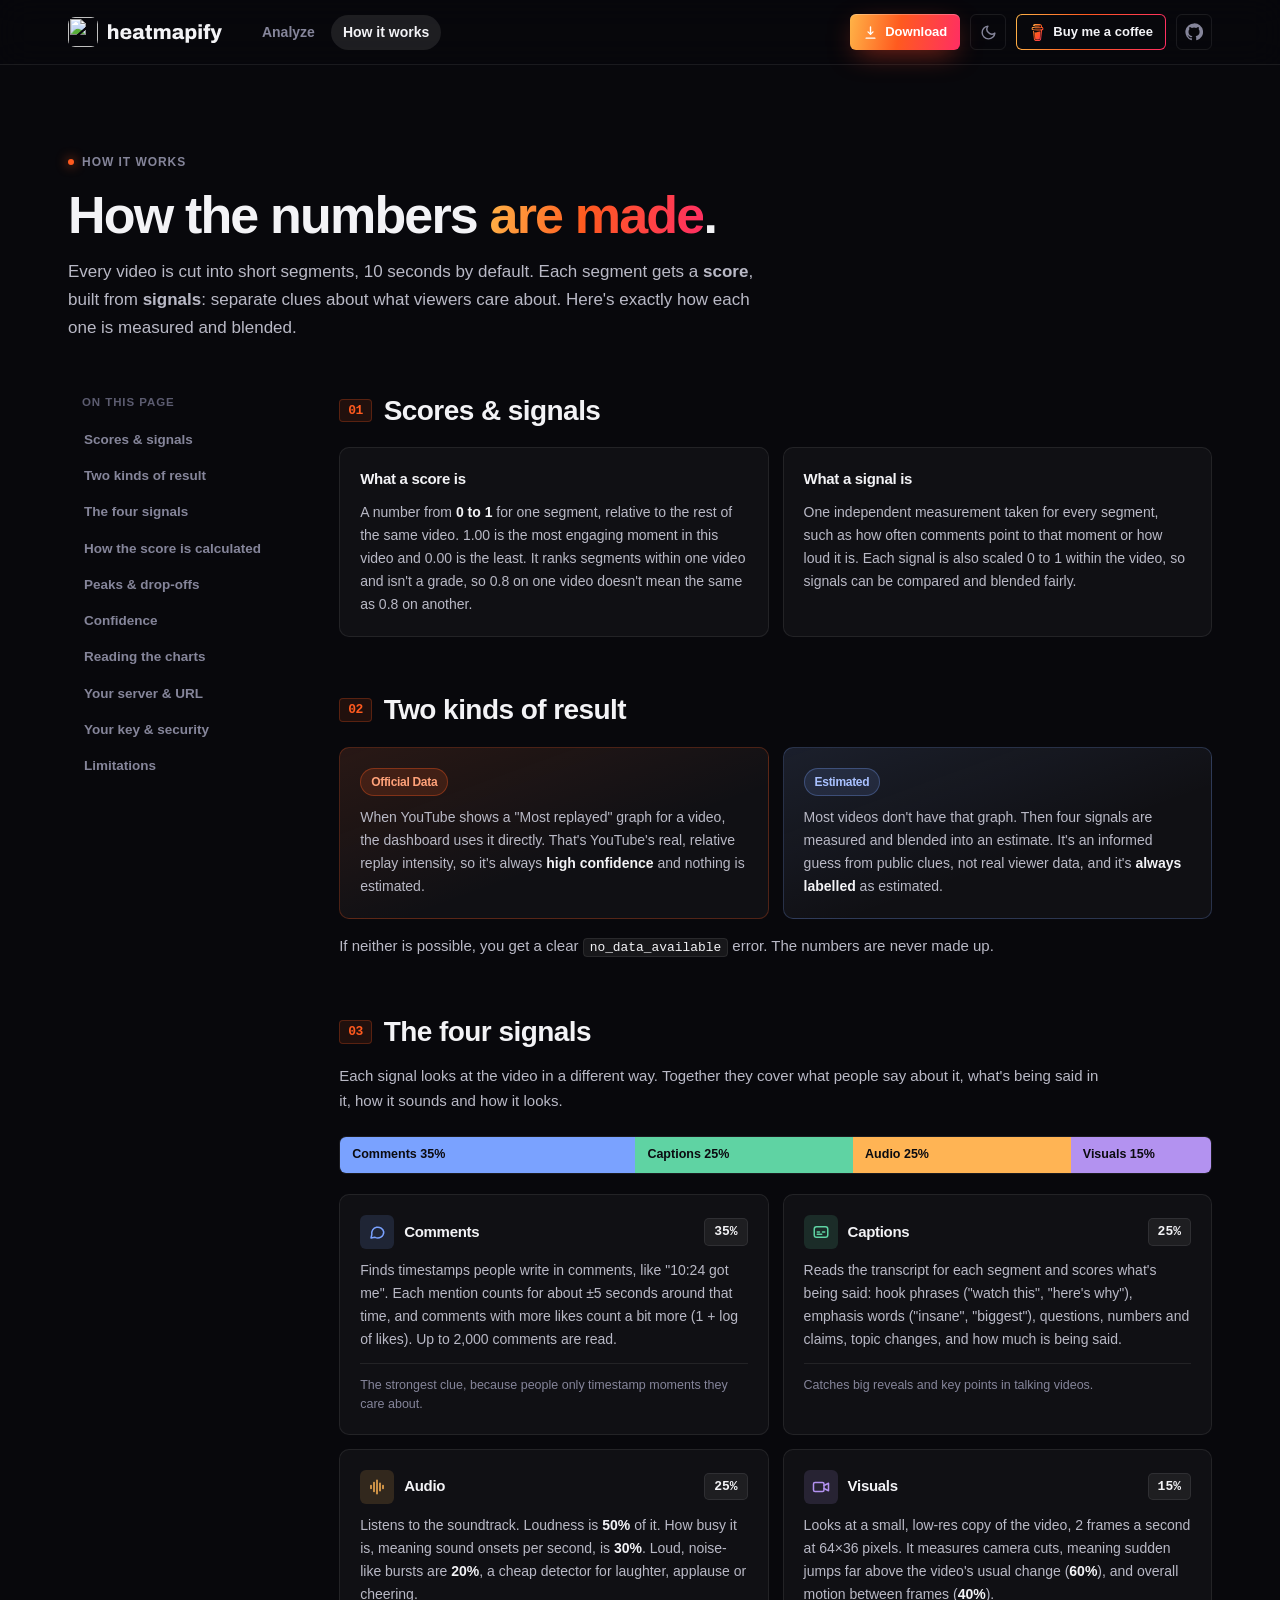
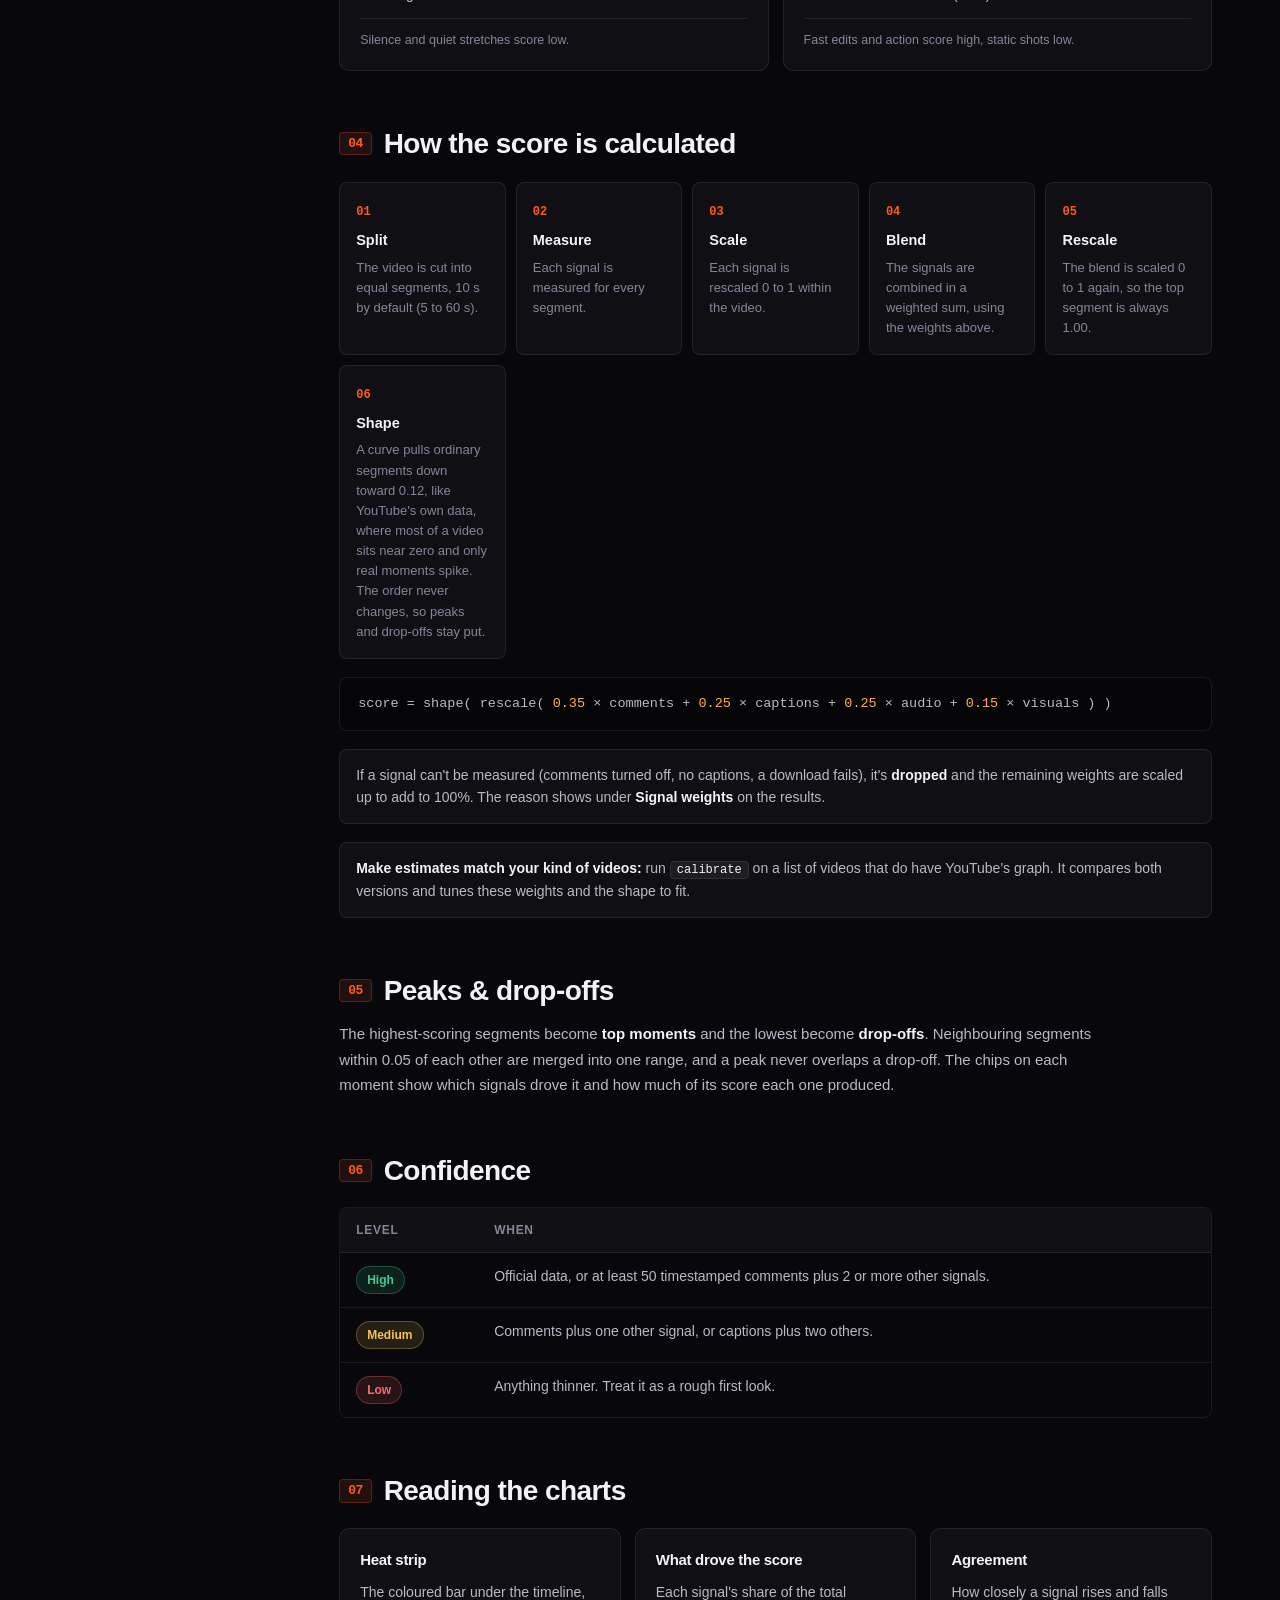
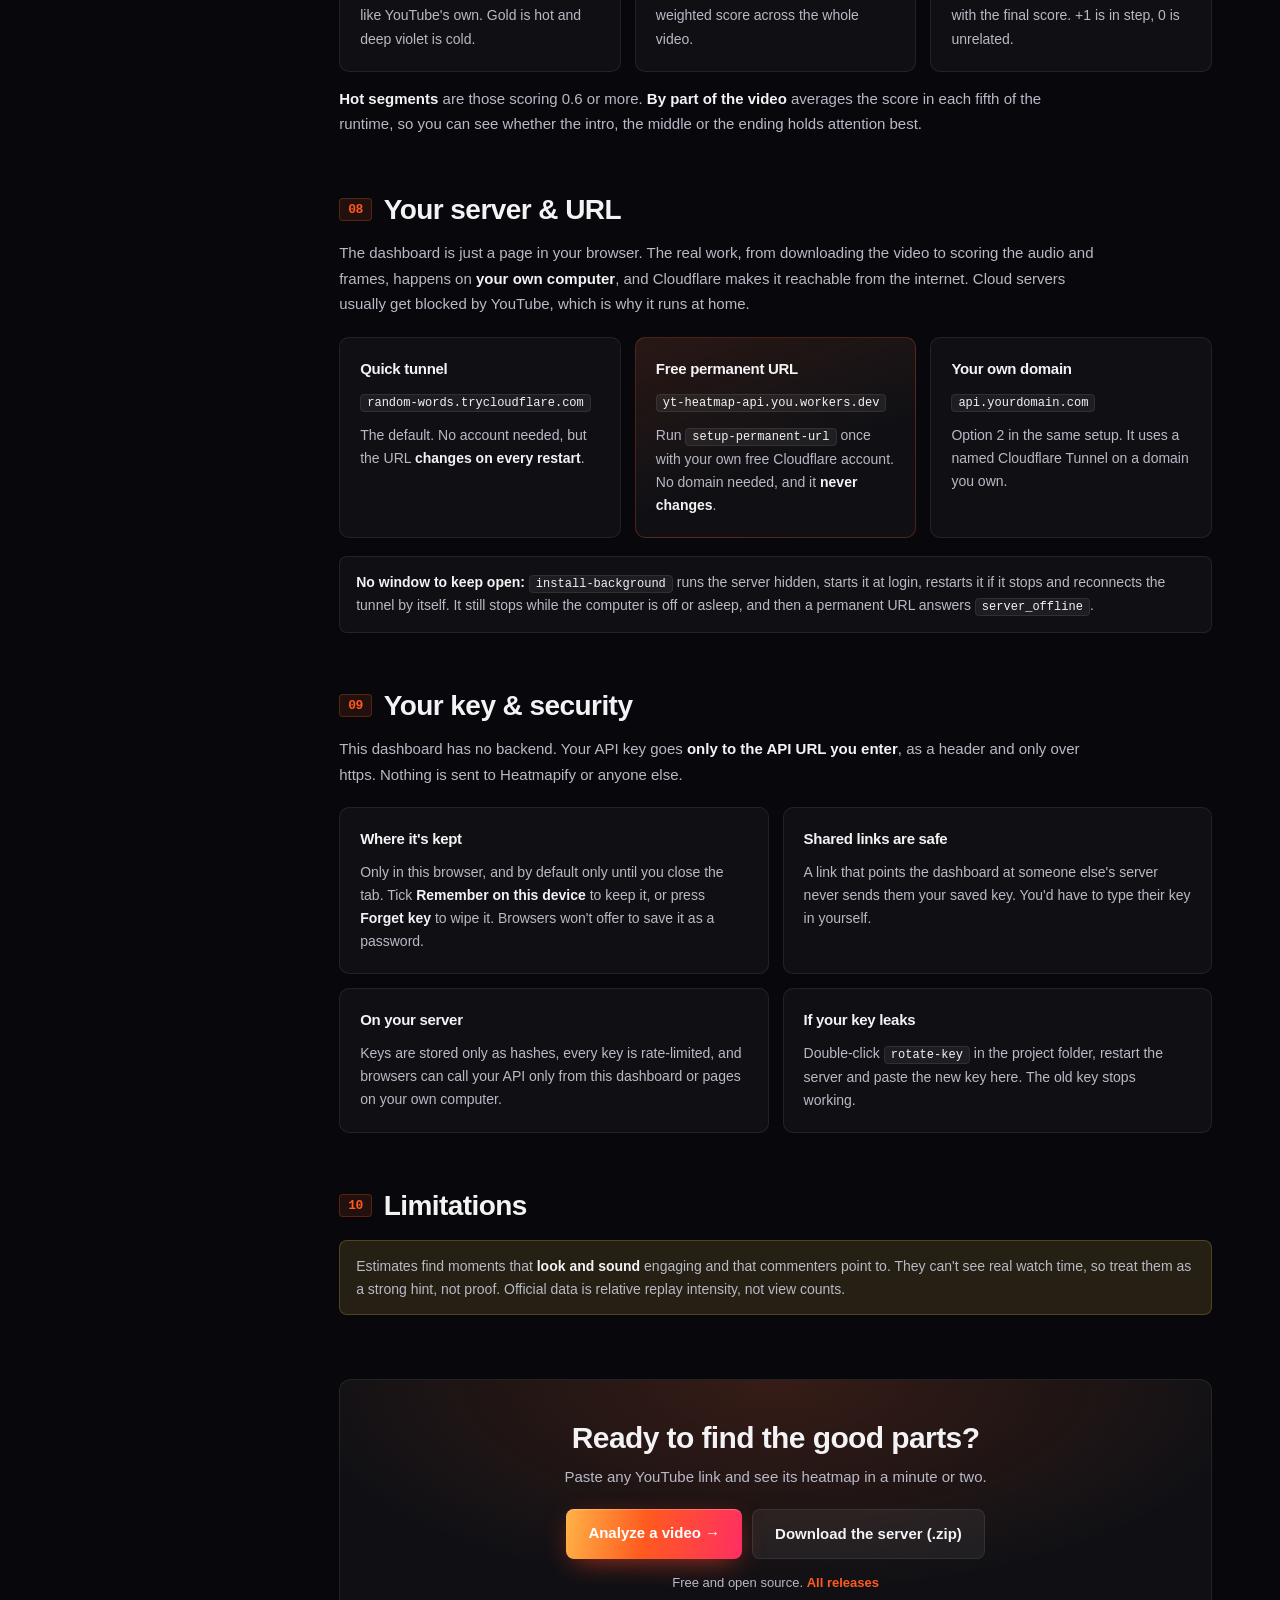
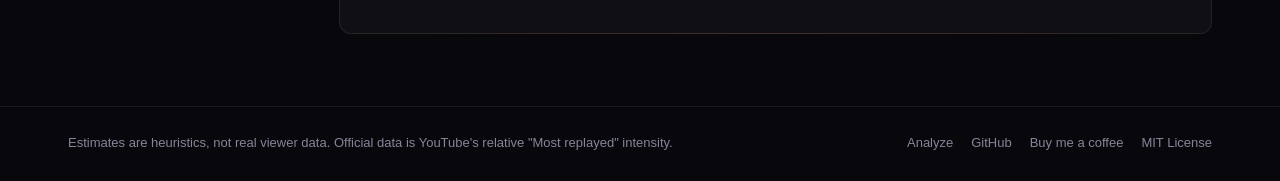
==== commit 02b785d1: "Dashboard: ember Buy me a coffee button with BMC cup icon, shown on mobile" ====
--- a/dashboard/about.html
+++ b/dashboard/about.html
@@ -44,7 +44,7 @@
         <svg class="sun" viewBox="0 0 24 24" fill="none" stroke="currentColor" stroke-width="2" stroke-linecap="round" stroke-linejoin="round"><circle cx="12" cy="12" r="4"/><path d="M12 2v2M12 20v2M4.9 4.9l1.4 1.4M17.7 17.7l1.4 1.4M2 12h2M20 12h2M4.9 19.1l1.4-1.4M17.7 6.3l1.4-1.4"/></svg>
       </button>
       <a class="bmc-btn" href="https://buymeacoffee.com/chiragrasal" target="_blank" rel="noopener" title="Buy me a coffee" aria-label="Buy me a coffee">
-        <svg viewBox="0 0 24 24" fill="none" stroke="currentColor" stroke-width="2" stroke-linecap="round" stroke-linejoin="round"><path d="M17 8h1a4 4 0 0 1 0 8h-1"/><path d="M3 8h14v9a4 4 0 0 1-4 4H7a4 4 0 0 1-4-4Z"/><path d="M6 2v2M10 2v2M14 2v2"/></svg><span>Buy me a coffee</span>
+        <svg viewBox="0 0 24 24" aria-hidden="true"><defs><linearGradient id="bmcGrad" x1="0" y1="0" x2="1" y2="1"><stop offset="0" stop-color="#ffb347"/><stop offset=".5" stop-color="#ff5a1f"/><stop offset="1" stop-color="#ff2e63"/></linearGradient></defs><path fill="url(#bmcGrad)" d="M20.216 6.415l-.132-.666c-.119-.598-.388-1.163-1.001-1.379-.197-.069-.42-.098-.57-.241-.152-.143-.196-.366-.231-.572-.065-.378-.125-.756-.192-1.133-.057-.325-.102-.69-.25-.987-.195-.4-.597-.634-.996-.788a5.723 5.723 0 00-.626-.194c-1-.263-2.05-.36-3.077-.416a25.834 25.834 0 00-3.7.062c-.915.083-1.88.184-2.75.5-.318.116-.646.256-.888.501-.297.302-.393.77-.177 1.146.154.267.415.456.692.58.36.162.737.284 1.123.366 1.075.238 2.189.331 3.287.37 1.218.05 2.437.01 3.65-.118.299-.033.598-.073.896-.119.352-.054.578-.513.474-.834-.124-.383-.457-.531-.834-.473-.466.074-.96.108-1.382.146-1.177.08-2.358.082-3.536.006a22.228 22.228 0 01-1.157-.107c-.086-.01-.18-.025-.258-.036-.243-.036-.484-.08-.724-.13-.111-.027-.111-.185 0-.212h.005c.277-.06.557-.108.838-.147h.002c.131-.009.263-.032.394-.048a25.076 25.076 0 013.426-.12c.674.019 1.347.067 2.017.144l.228.031c.267.04.533.088.798.145.392.085.895.113 1.07.542.055.137.08.288.111.431l.319 1.484a.237.237 0 01-.199.284h-.003c-.037.006-.075.01-.112.015a36.704 36.704 0 01-4.743.295 37.059 37.059 0 01-4.699-.304c-.14-.017-.293-.042-.417-.06-.326-.048-.649-.108-.973-.161-.393-.065-.768-.032-1.123.161-.29.16-.527.404-.675.701-.154.316-.199.66-.267 1-.069.34-.176.707-.135 1.056.087.753.613 1.365 1.37 1.502a39.69 39.69 0 0011.343.376.483.483 0 01.535.53l-.071.697-1.018 9.907c-.041.41-.047.832-.125 1.237-.122.637-.553 1.028-1.182 1.171-.577.131-1.165.2-1.756.205-.656.004-1.31-.025-1.966-.022-.699.004-1.556-.06-2.095-.58-.475-.458-.54-1.174-.605-1.793l-.731-7.013-.322-3.094c-.037-.351-.286-.695-.678-.678-.336.015-.718.3-.678.679l.228 2.185.949 9.112c.147 1.344 1.174 2.068 2.446 2.272.742.12 1.503.144 2.257.156.966.016 1.942.053 2.892-.122 1.408-.258 2.465-1.198 2.616-2.657.34-3.332.683-6.663 1.024-9.995l.215-2.087a.484.484 0 01.39-.426c.402-.078.787-.212 1.074-.518.455-.488.546-1.124.385-1.766zm-1.478.772c-.145.137-.363.201-.578.233-2.416.359-4.866.54-7.308.46-1.748-.06-3.477-.254-5.207-.498-.17-.024-.353-.055-.47-.18-.22-.236-.111-.71-.054-.995.052-.26.152-.609.463-.646.484-.057 1.046.148 1.526.22.577.088 1.156.159 1.737.212 2.48.226 5.002.19 7.472-.14.45-.06.899-.13 1.345-.21.399-.072.84-.206 1.08.206.166.281.188.657.162.974a.544.544 0 01-.169.364zm-6.159 3.9c-.862.37-1.84.788-3.109.788a5.884 5.884 0 01-1.569-.217l.877 9.004c.065.78.717 1.38 1.5 1.38 0 0 1.243.065 1.658.065.447 0 1.786-.065 1.786-.065.783 0 1.434-.6 1.499-1.38l.94-9.95a3.996 3.996 0 00-1.322-.238c-.826 0-1.491.284-2.26.613z"/></svg><span>Buy me a coffee</span>
       </a>
       <a class="icon-link" href="https://github.com/velvetthunder15/heatmapify" target="_blank" rel="noopener" title="GitHub" aria-label="GitHub">
         <svg viewBox="0 0 24 24" fill="currentColor"><path d="M12 .5a11.5 11.5 0 0 0-3.64 22.41c.58.1.79-.25.79-.56v-2c-3.2.7-3.88-1.37-3.88-1.37-.52-1.33-1.28-1.69-1.28-1.69-1.05-.71.08-.7.08-.7 1.16.08 1.77 1.19 1.77 1.19 1.03 1.77 2.7 1.26 3.36.96.1-.75.4-1.26.73-1.55-2.55-.29-5.24-1.28-5.24-5.69 0-1.26.45-2.29 1.19-3.1-.12-.29-.52-1.46.11-3.05 0 0 .97-.31 3.17 1.18a11 11 0 0 1 5.77 0c2.2-1.49 3.17-1.18 3.17-1.18.63 1.59.23 2.76.11 3.05.74.81 1.19 1.84 1.19 3.1 0 4.42-2.7 5.39-5.26 5.68.41.36.78 1.06.78 2.14v3.17c0 .31.21.67.8.56A11.5 11.5 0 0 0 12 .5Z"/></svg>
--- a/dashboard/styles.css
+++ b/dashboard/styles.css
@@ -572,8 +572,9 @@
 .secret.revealed { -webkit-text-security: none; }
 .secret::placeholder { -webkit-text-security: none; }
 
-.bmc-btn { display: inline-flex; align-items: center; gap: 7px; height: 36px; padding: 0 12px; border-radius: 6px; background: #ffdd00; color: #1a1a1a; font-size: 13px; font-weight: 650; white-space: nowrap; text-decoration: none; transition: filter .15s, transform .15s; }
-.bmc-btn:hover { filter: brightness(1.05); transform: translateY(-1px); }
-.bmc-btn svg { width: 16px; height: 16px; flex: none; }
+.bmc-btn { display: inline-flex; align-items: center; gap: 7px; height: 36px; padding: 0 12px; border-radius: 6px; color: var(--text); font-size: 13px; font-weight: 650; white-space: nowrap; text-decoration: none; border: 1px solid transparent; background: linear-gradient(var(--bg), var(--bg)) padding-box, var(--grad) border-box; transition: box-shadow .15s, transform .15s; -webkit-tap-highlight-color: transparent; }
+.bmc-btn:hover { box-shadow: 0 6px 22px -8px rgba(255, 70, 40, .6); transform: translateY(-1px); }
+.bmc-btn svg { width: 17px; height: 17px; flex: none; }
 @media (max-width: 760px) { .bmc-btn { width: 34px; height: 34px; padding: 0; justify-content: center; } .bmc-btn span { display: none; } }
-@media (max-width: 480px) { .topbar .bmc-btn { display: none; } }
+@media (max-width: 440px) { .nav-right { gap: 5px; } .navlinks a { padding: 7px 7px; font-size: 13px; } .icon-link, .theme-btn, .bmc-btn { width: 32px; height: 32px; } }
+@media (max-width: 440px) { .topbar-in { gap: 6px; padding: 0 12px; } .navlinks a { padding: 7px 6px; } }
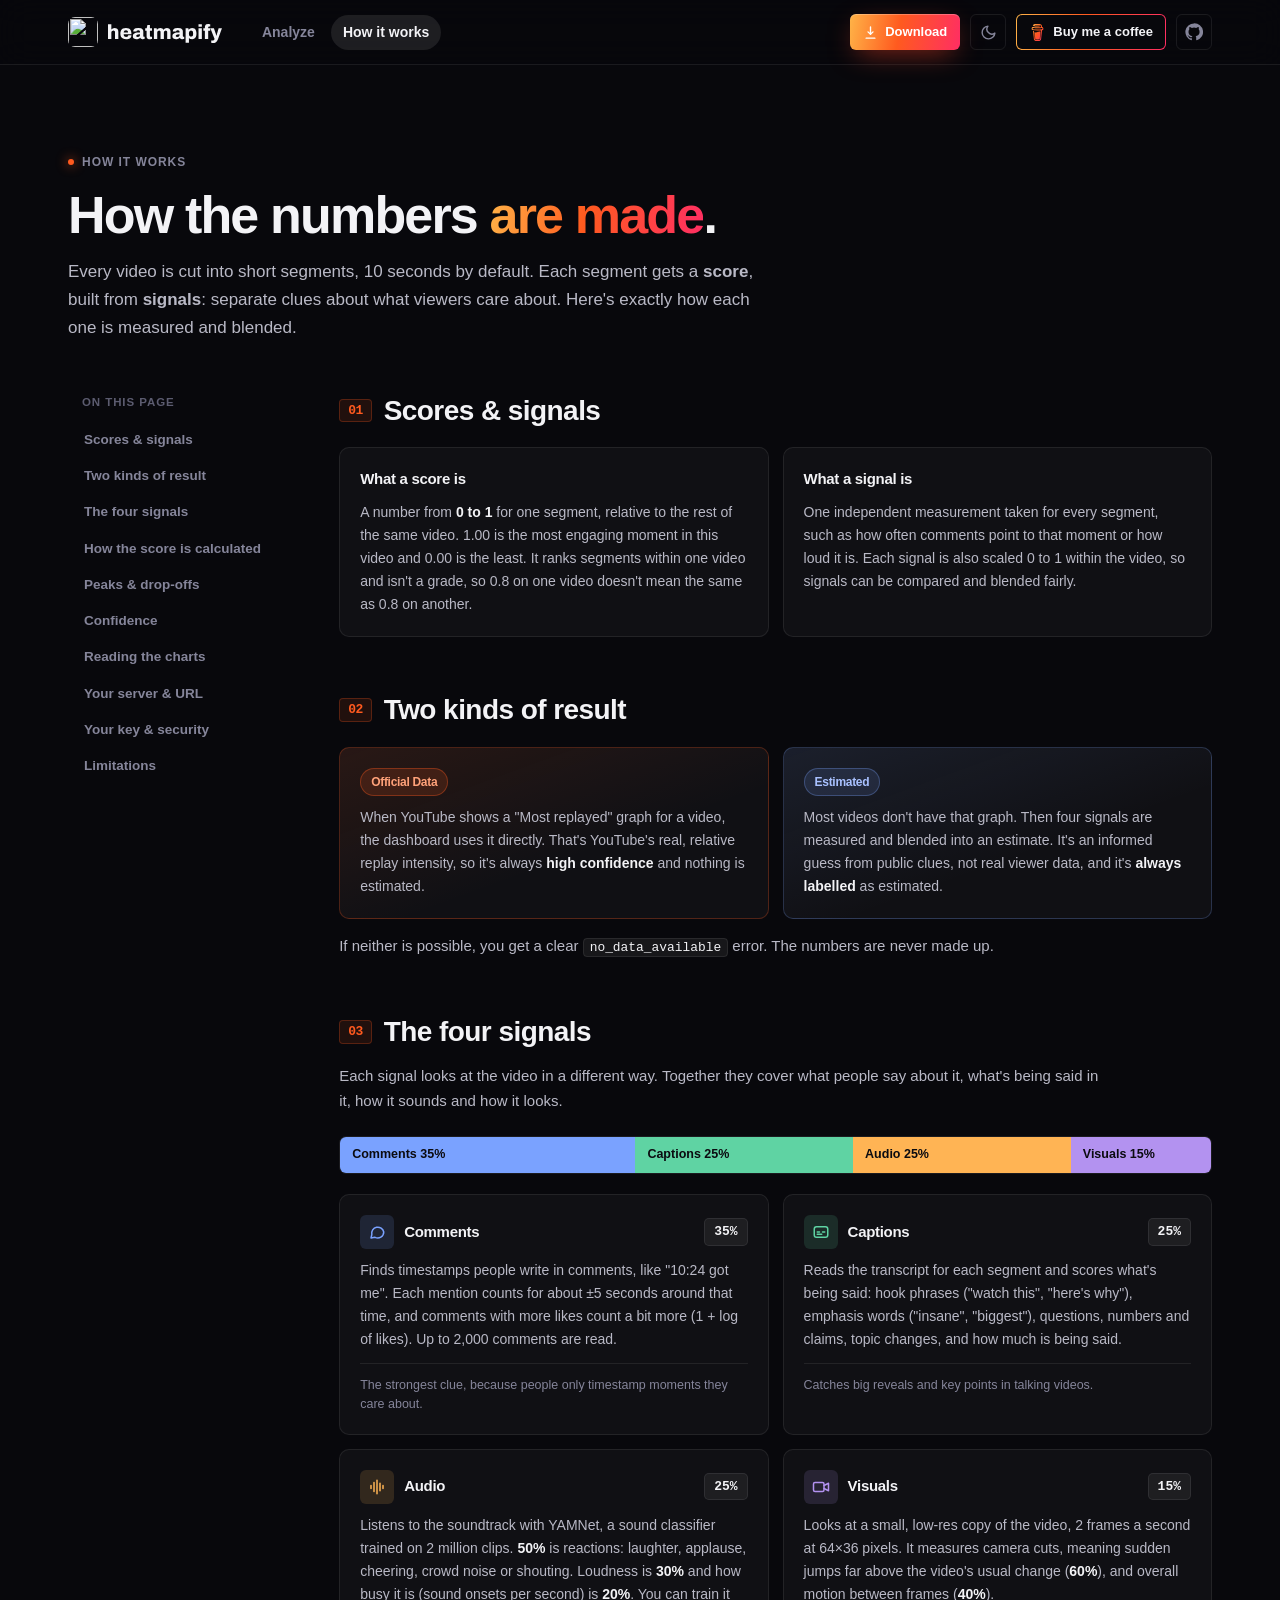
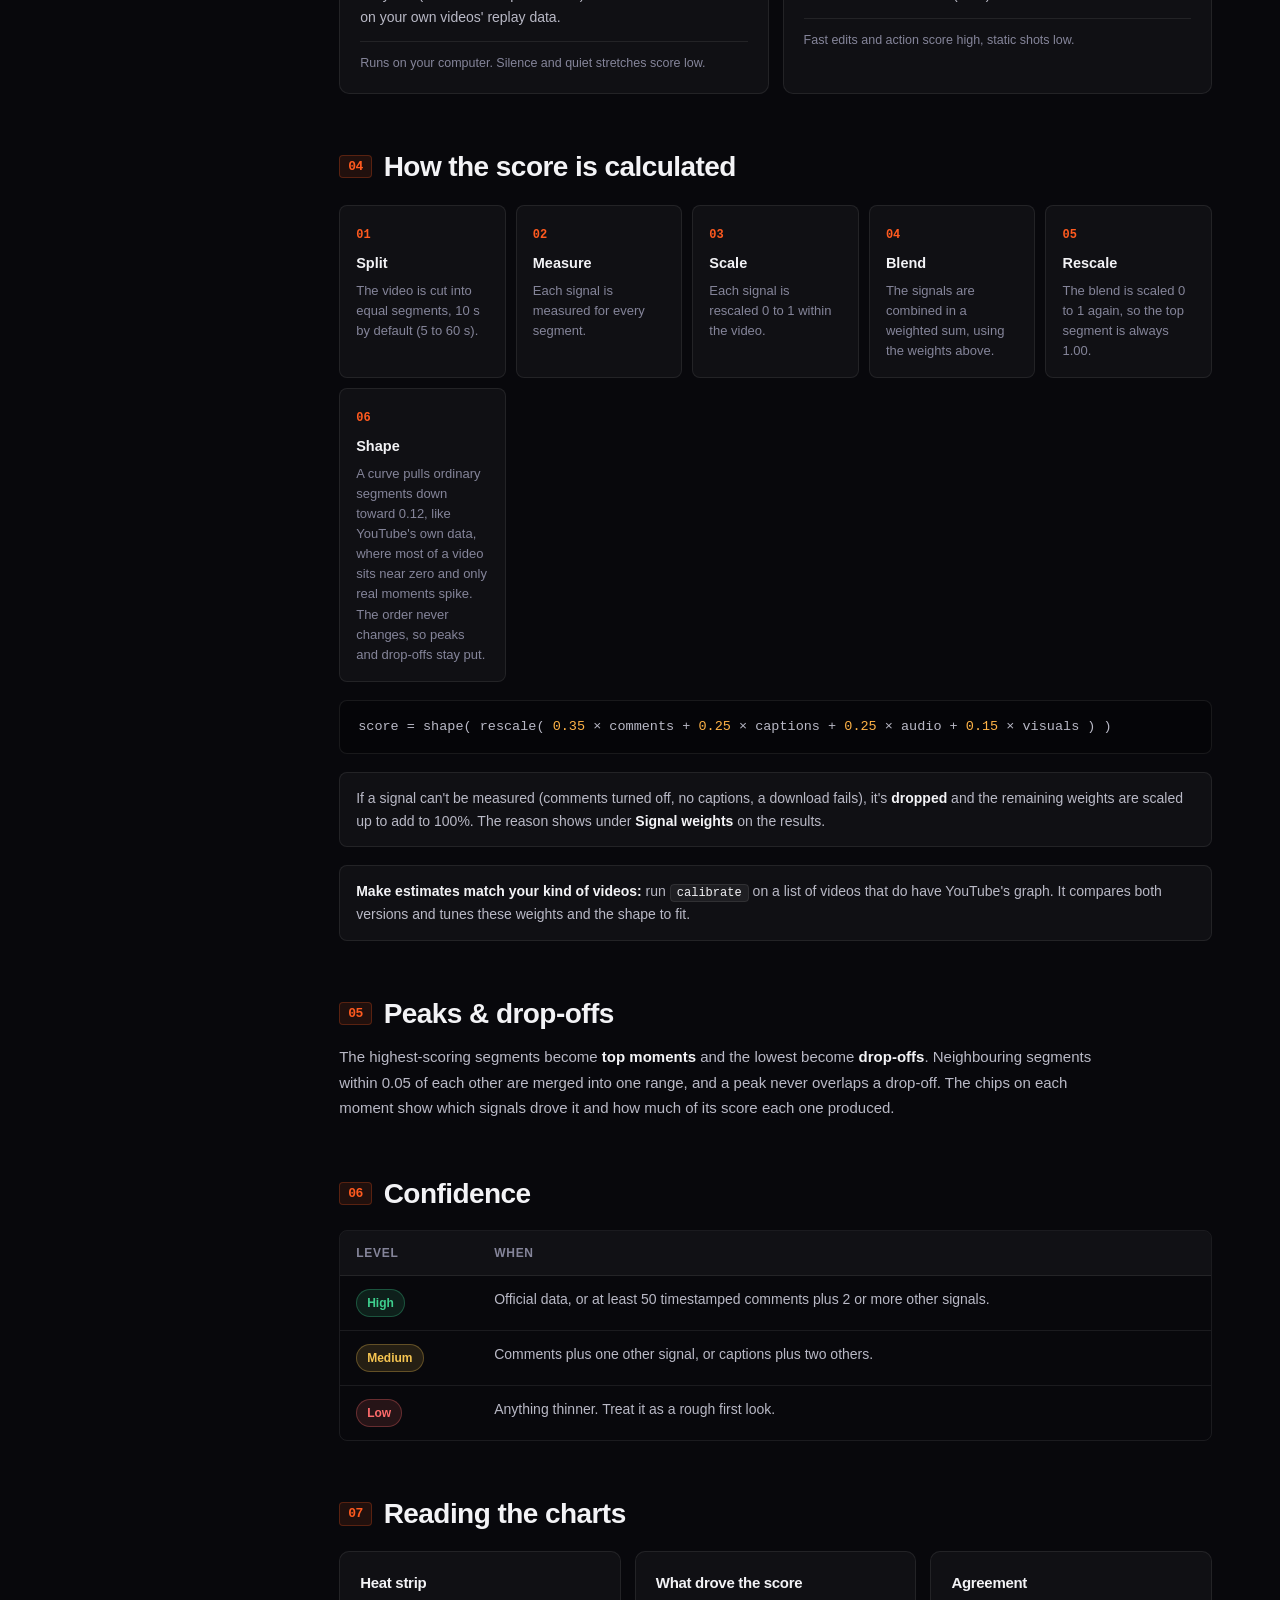
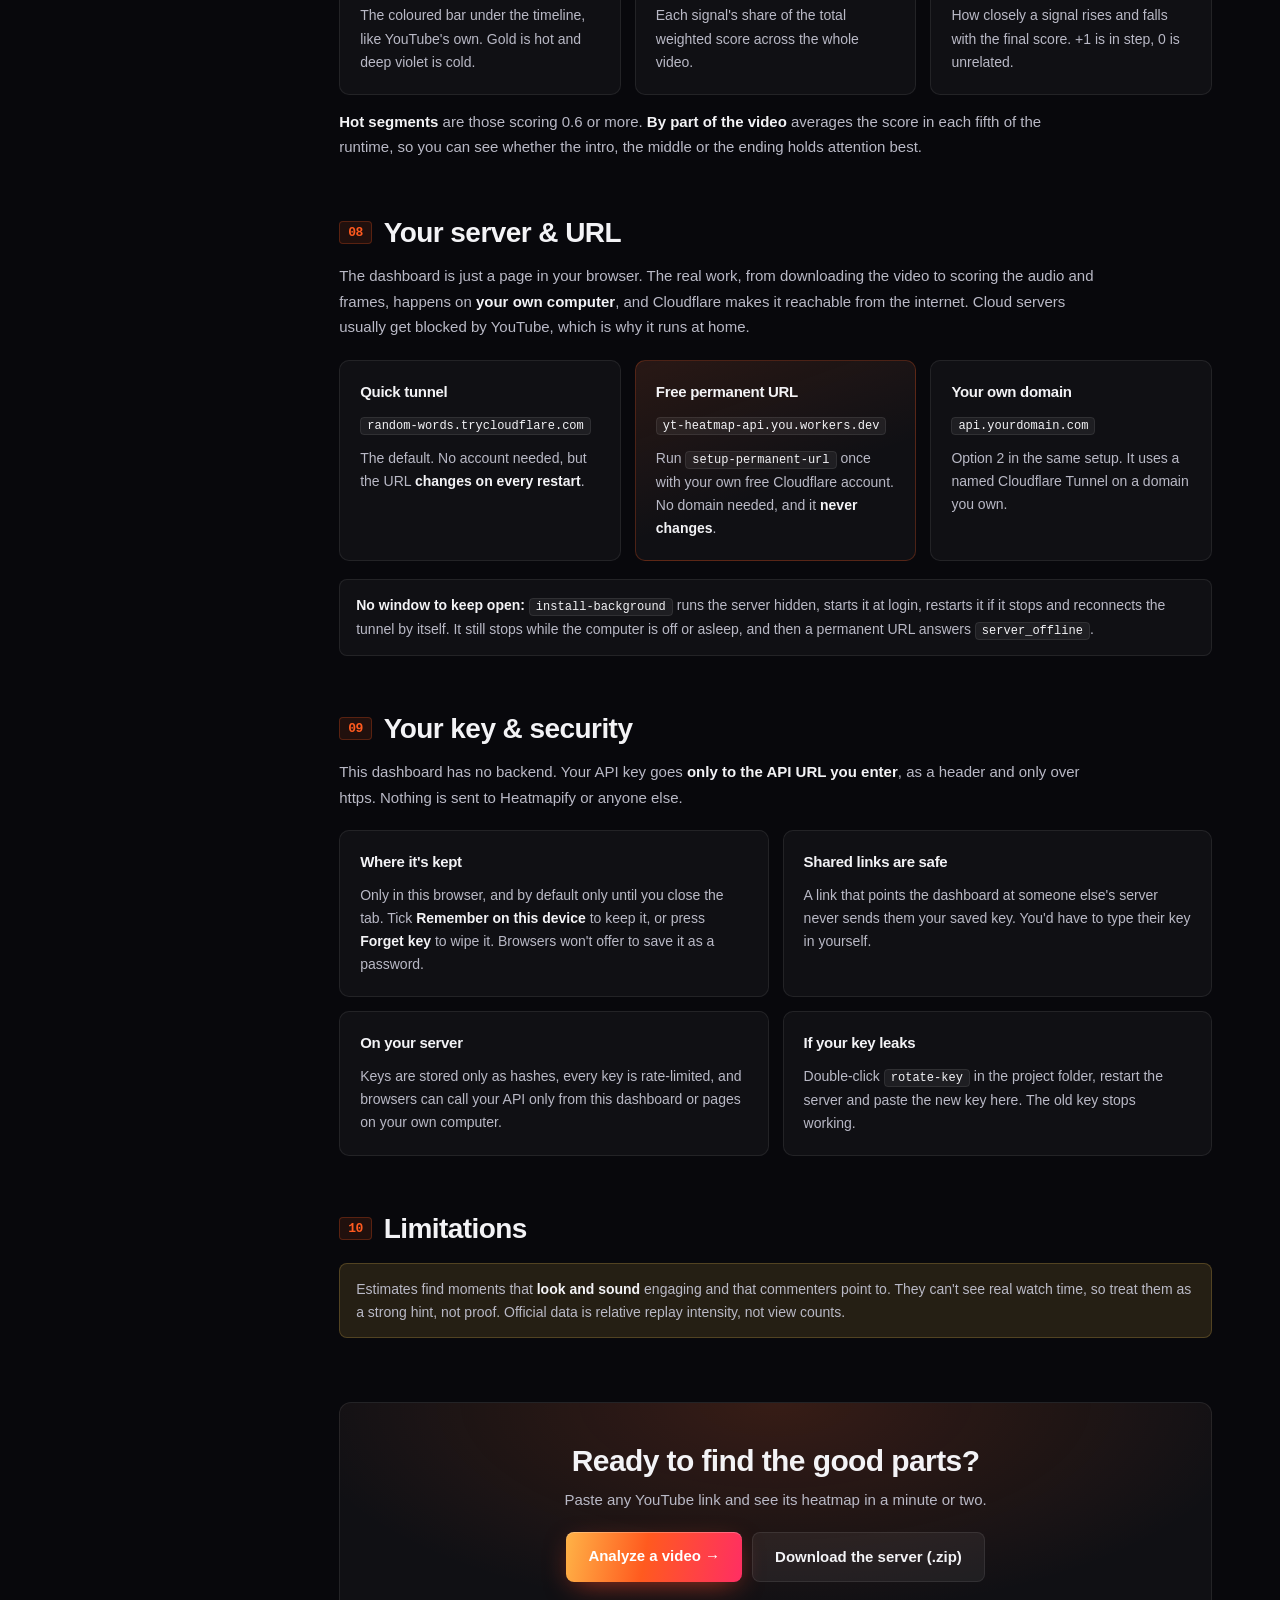
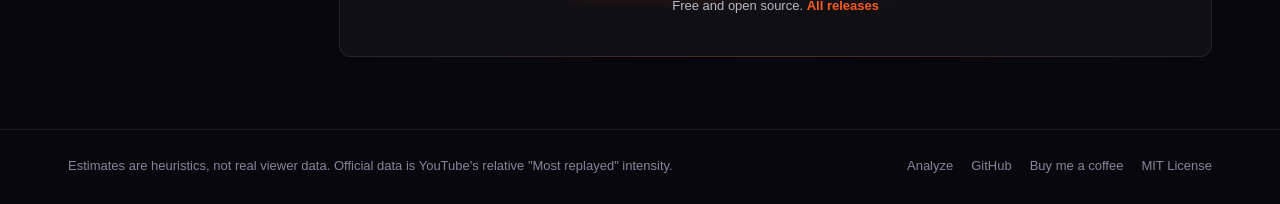
==== commit da869d8e: "Audio: YAMNet audio events (laughter, applause, crowd) + trainable head on official replay data (tra" ====
--- a/dashboard/about.html
+++ b/dashboard/about.html
@@ -127,8 +127,8 @@
           </div>
           <div class="tile">
             <div class="sig-head"><span class="ic" style="background:rgba(255,180,84,.14);color:#ffb454"><svg viewBox="0 0 24 24" fill="none" stroke="currentColor" stroke-width="2" stroke-linecap="round" stroke-linejoin="round"><path d="M4 10v4M8 6v12M12 3v18M16 7v10M20 10v4"/></svg></span><h4>Audio</h4><span class="w">25%</span></div>
-            <p>Listens to the soundtrack. Loudness is <b>50%</b> of it. How busy it is, meaning sound onsets per second, is <b>30%</b>. Loud, noise-like bursts are <b>20%</b>, a cheap detector for laughter, applause or cheering.</p>
-            <small>Silence and quiet stretches score low.</small>
+            <p>Listens to the soundtrack with YAMNet, a sound classifier trained on 2 million clips. <b>50%</b> is reactions: laughter, applause, cheering, crowd noise or shouting. Loudness is <b>30%</b> and how busy it is (sound onsets per second) is <b>20%</b>. You can train it on your own videos' replay data.</p>
+            <small>Runs on your computer. Silence and quiet stretches score low.</small>
           </div>
           <div class="tile">
             <div class="sig-head"><span class="ic" style="background:rgba(179,146,240,.14);color:#b392f0"><svg viewBox="0 0 24 24" fill="none" stroke="currentColor" stroke-width="2" stroke-linecap="round" stroke-linejoin="round"><rect x="2" y="6" width="14" height="12" rx="2"/><path d="m16 10 6-3v10l-6-3"/></svg></span><h4>Visuals</h4><span class="w">15%</span></div>
